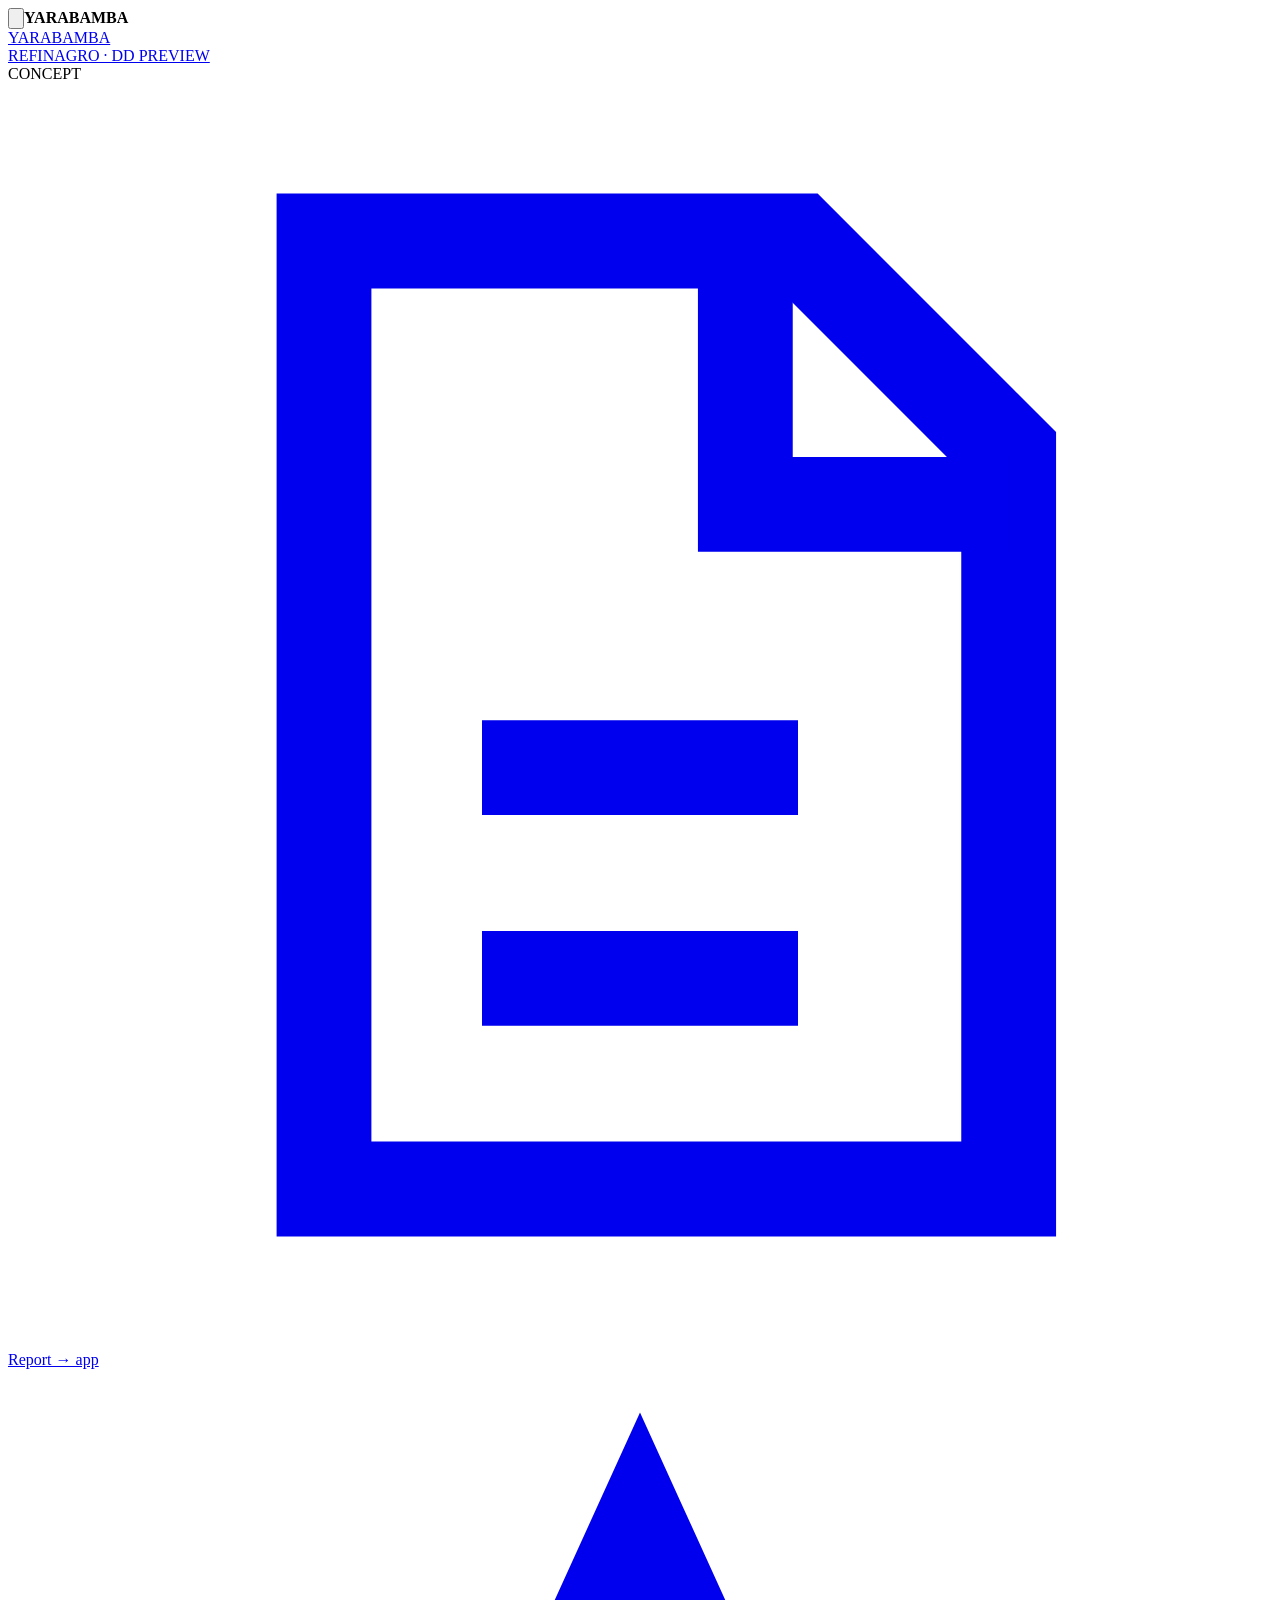
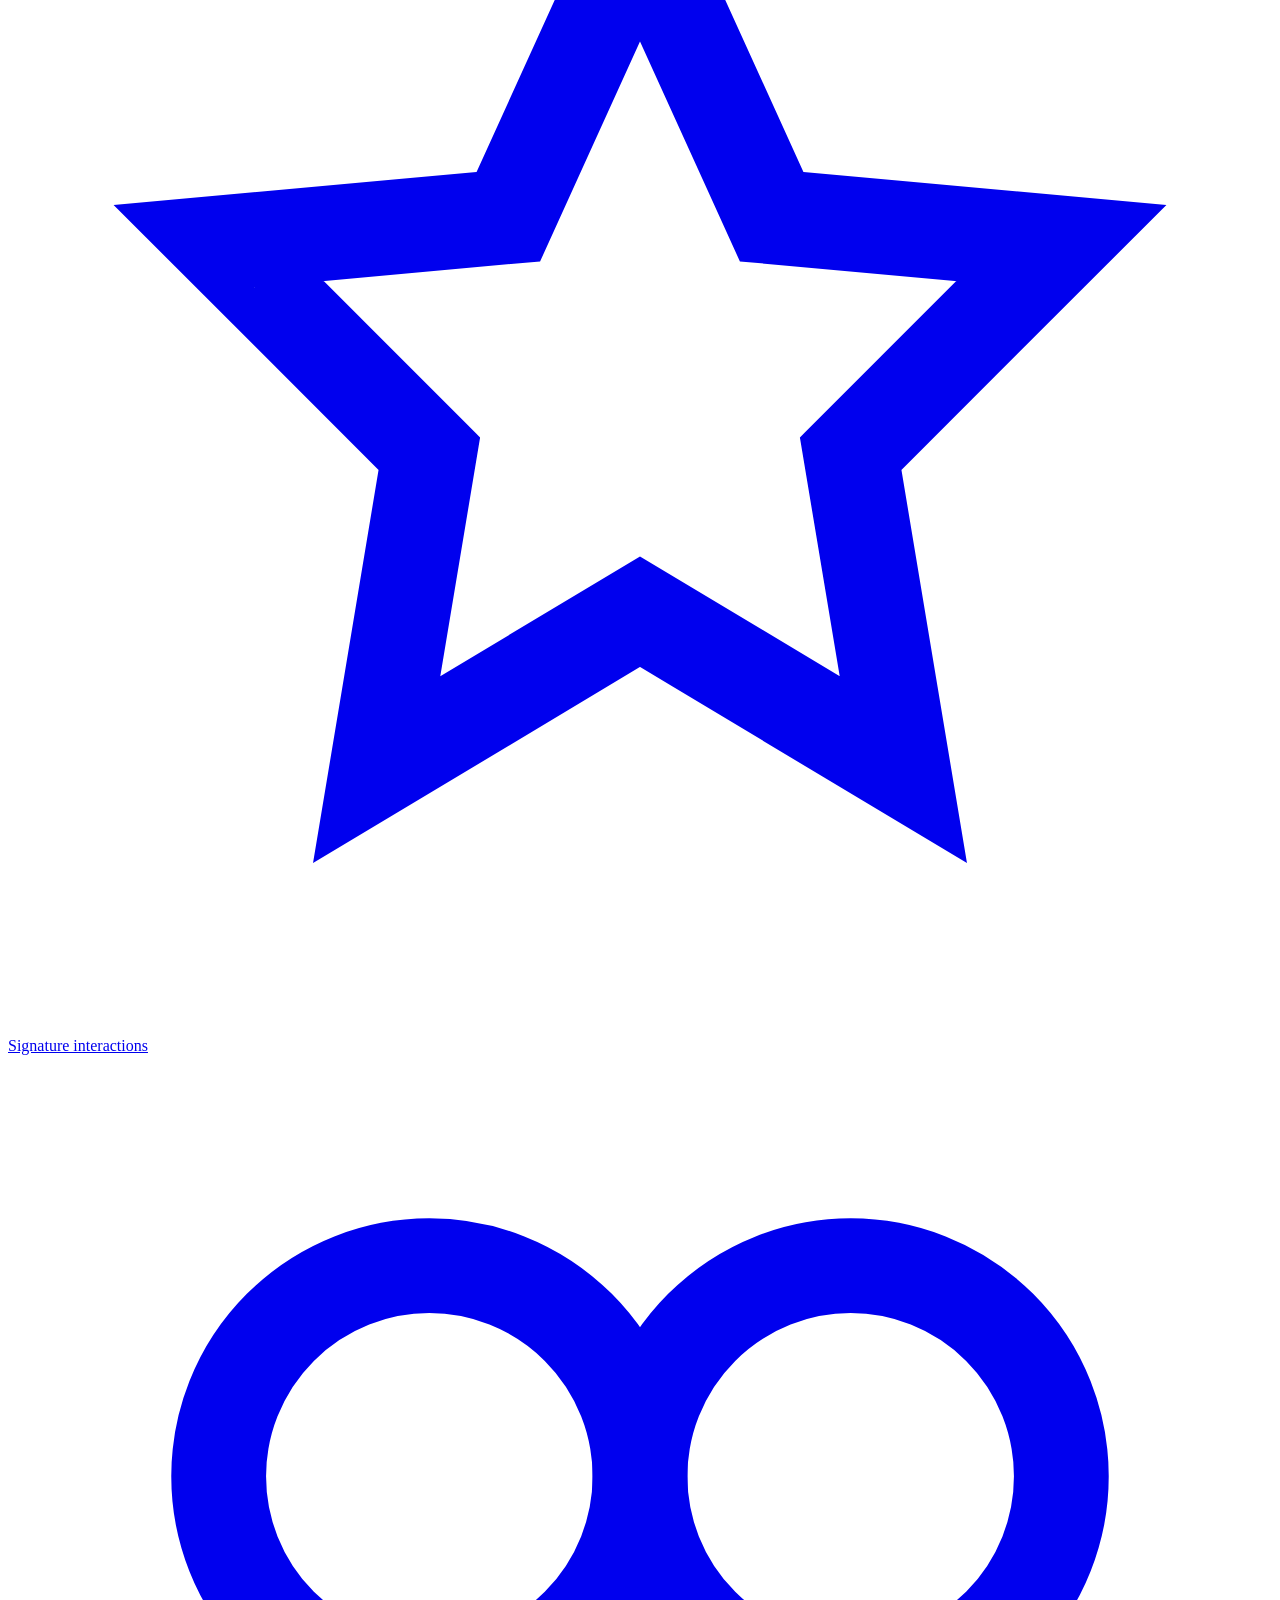
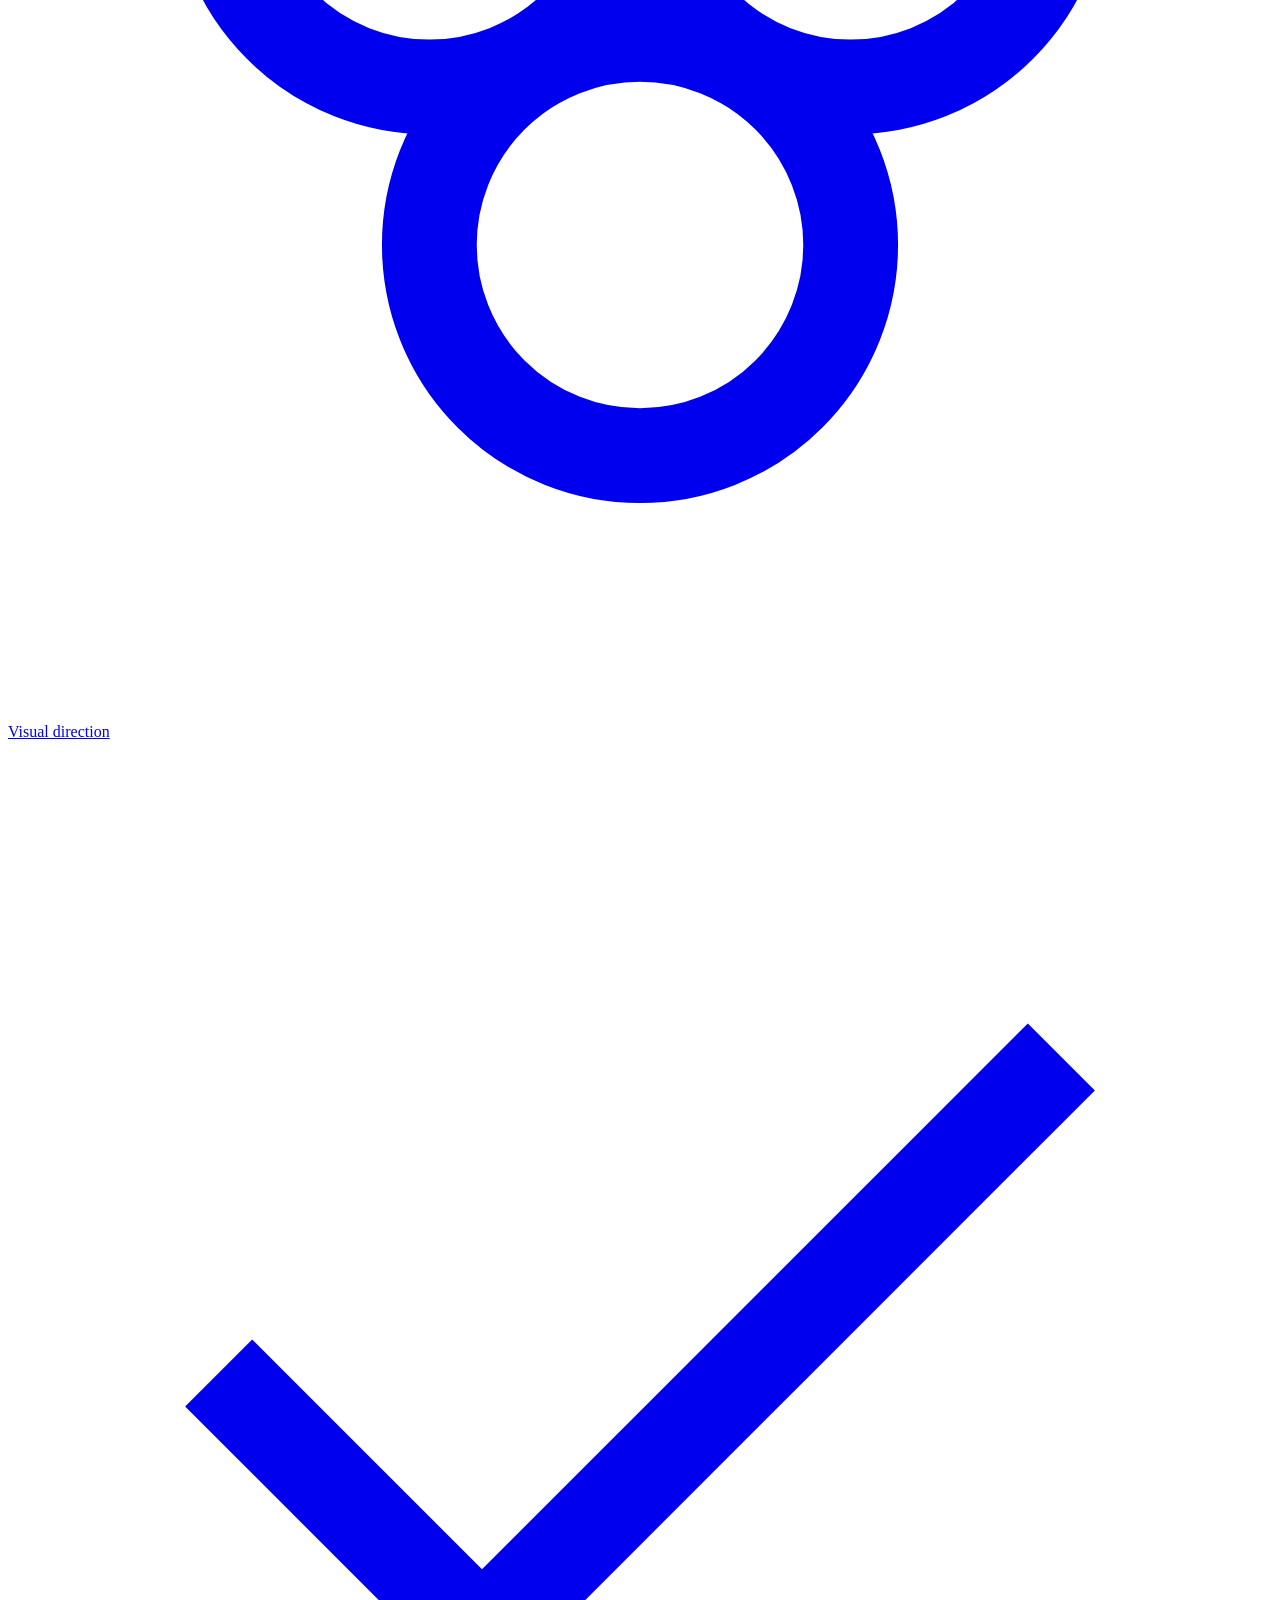
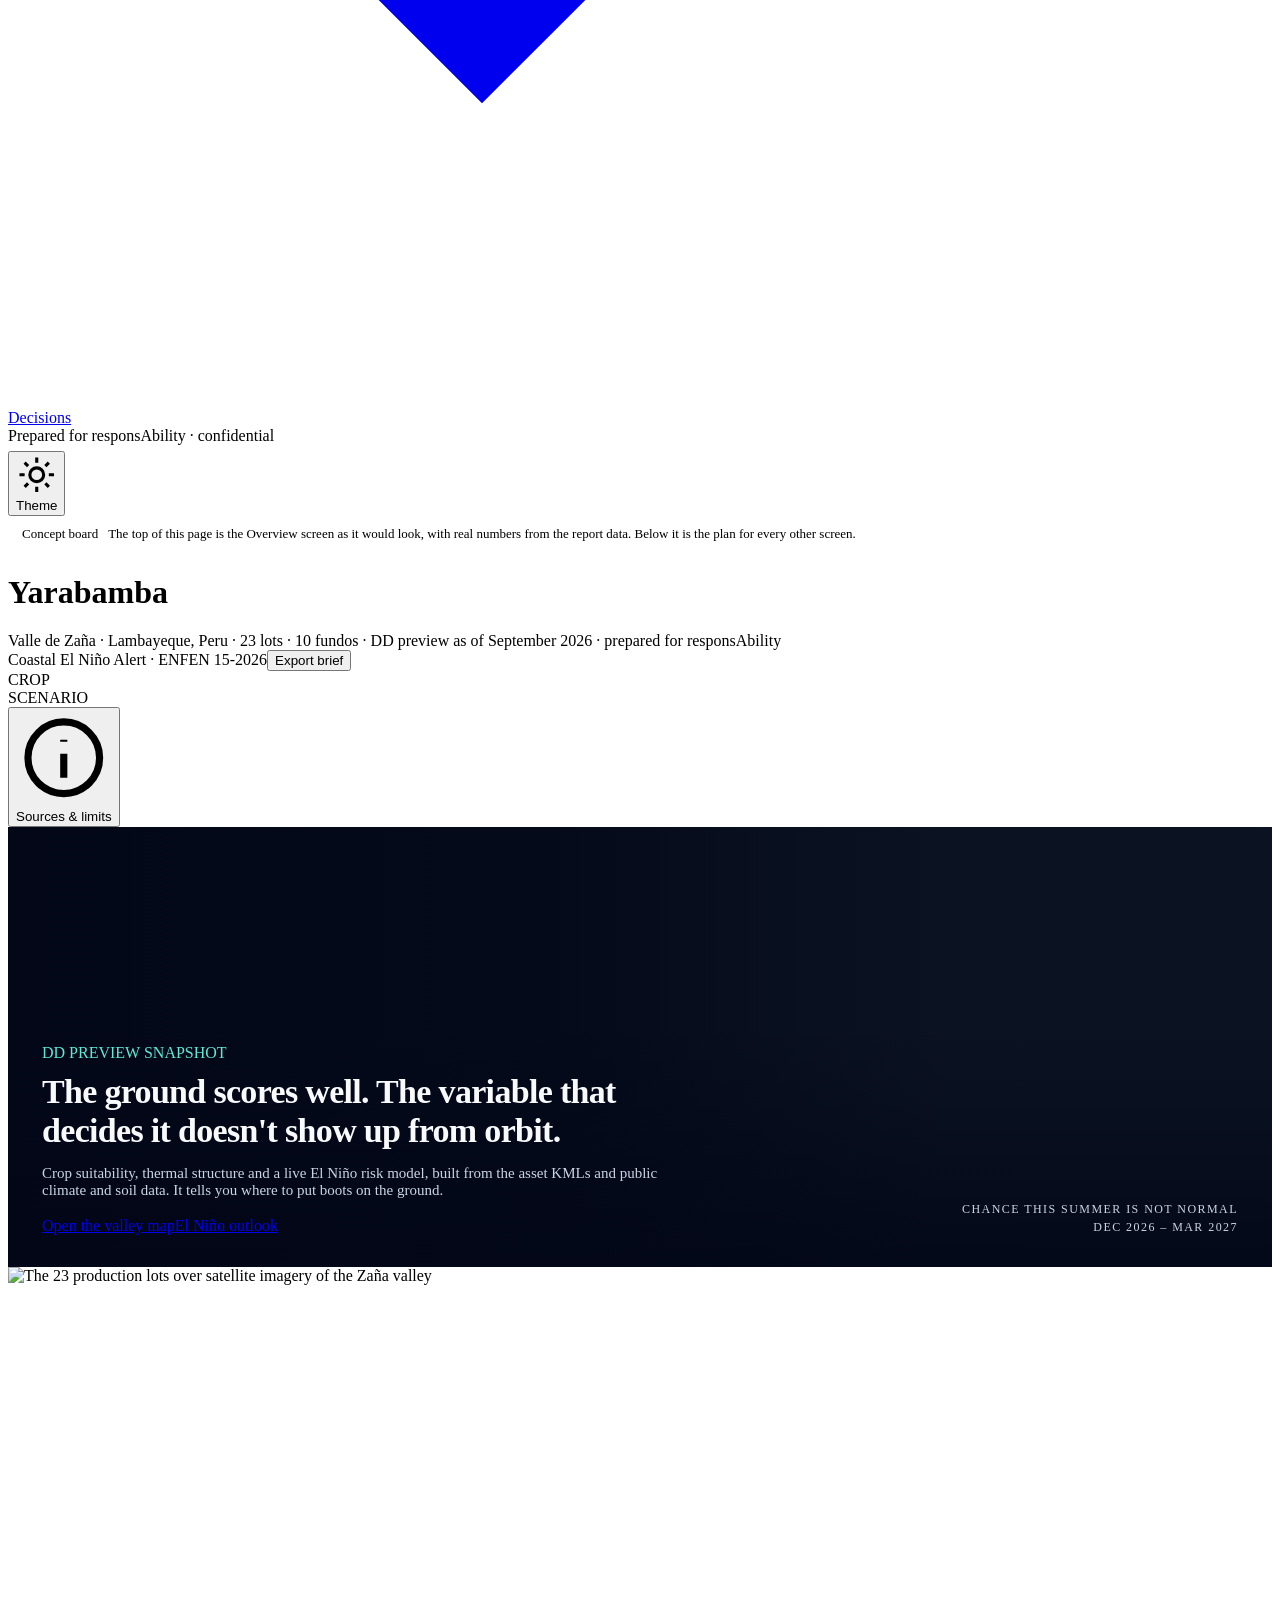
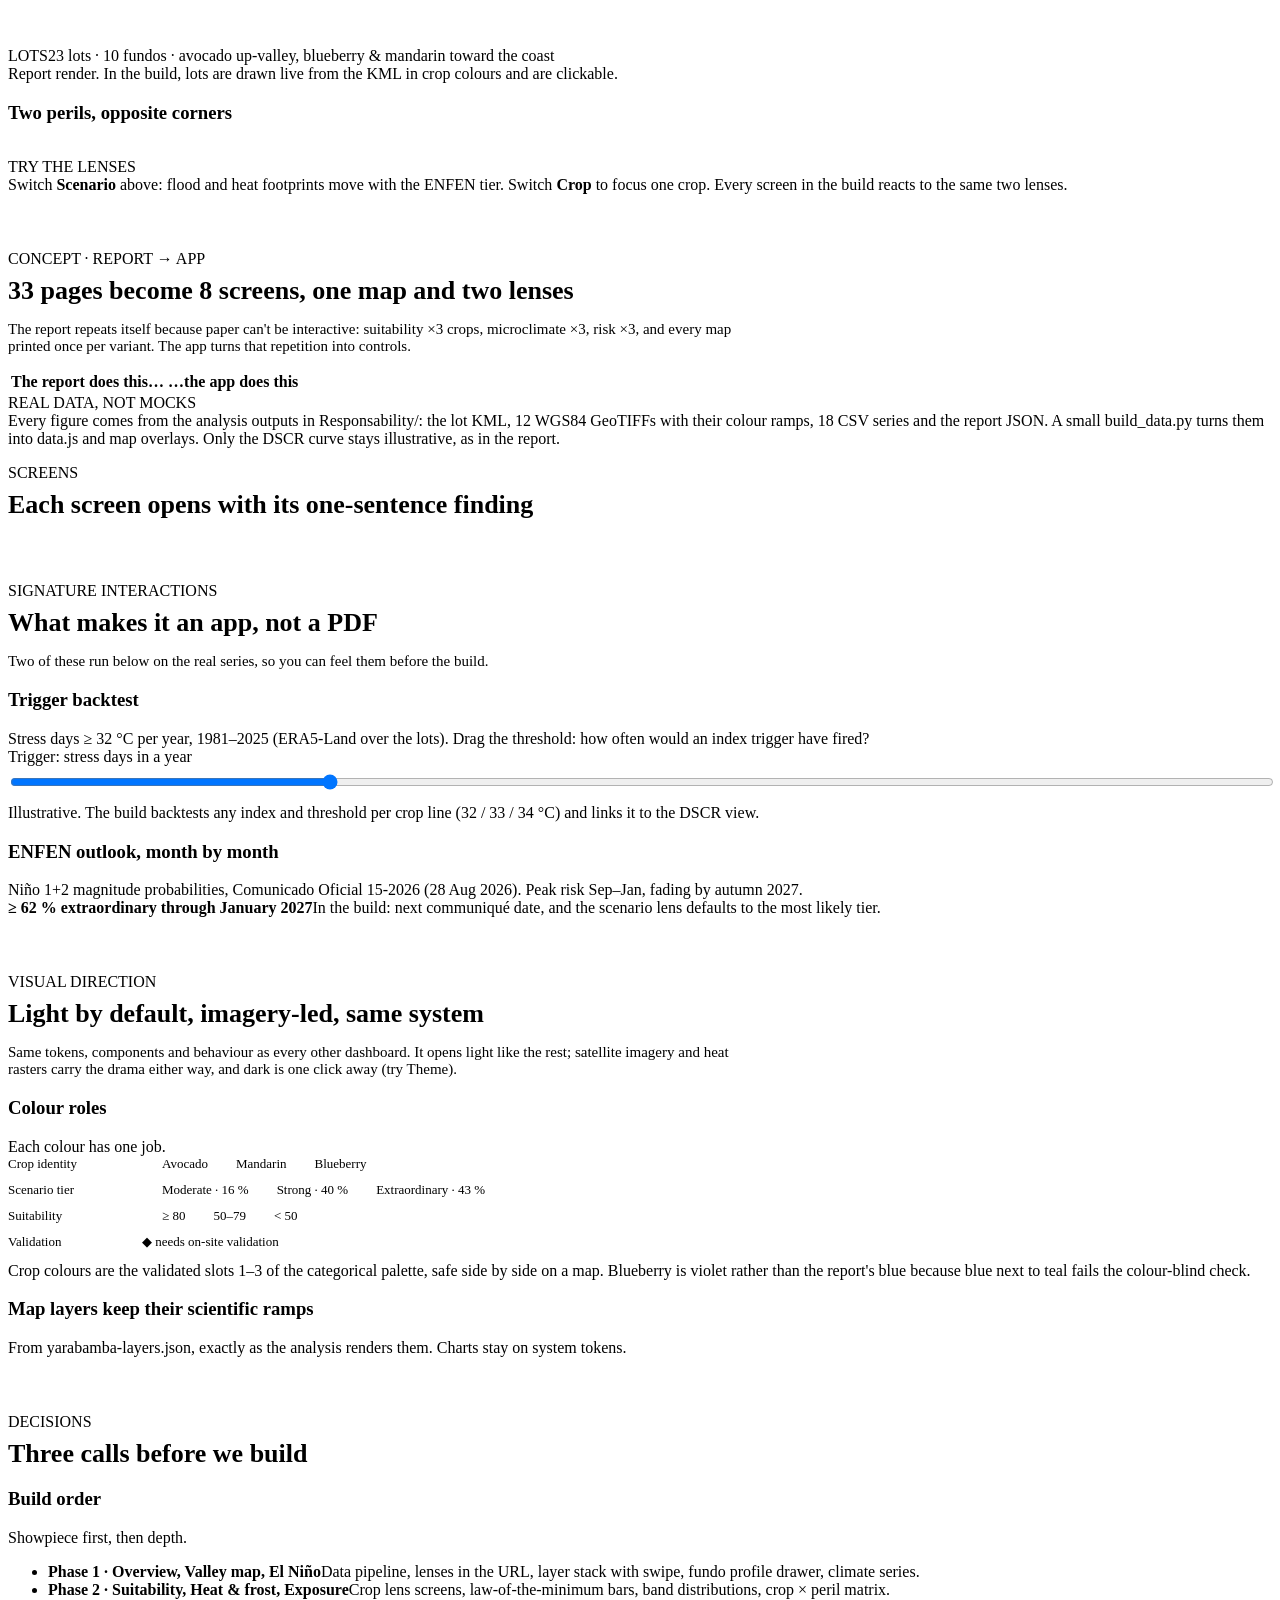
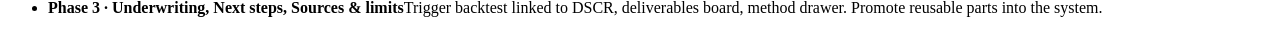
==== concept.html @ 468fd2c8 "Add files via upload" ====
<!doctype html>
<html lang="en">
<head>
<meta charset="utf-8">
<meta name="viewport" content="width=device-width,initial-scale=1,viewport-fit=cover">
<title>Yarabamba Concept</title>
<link rel="preconnect" href="https://fonts.googleapis.com"><link rel="preconnect" href="https://fonts.gstatic.com" crossorigin>
<link rel="stylesheet" href="https://fonts.googleapis.com/css2?family=DM+Sans:opsz,wght@9..40,400..700&family=Geist+Mono:wght@400;500&display=swap">
<link rel="stylesheet" href="../_system/dd.css">
<script src="../_system/dd.js"></script>
<style>
/* concept-board only — candidates for promotion are marked ▲ in CONCEPT.md § 5 */
.board-note{display:flex;align-items:center;gap:10px;font-size:13px;color:var(--muted-fg);padding:10px 14px;border:1px dashed var(--border-2);border-radius:var(--r-lg)}
.pill.alert{background:var(--bad-bg);color:var(--bad-t)}
.pill.alert::before{content:"";width:8px;height:8px;border-radius:50%;background:var(--bad);animation:pulse-bad 2s infinite}
@keyframes pulse-bad{0%{box-shadow:0 0 0 0 #d94a4a88}70%{box-shadow:0 0 0 7px #d94a4a00}100%{box-shadow:0 0 0 0 #d94a4a00}}
.lens{display:flex;align-items:center;gap:8px}
.lens .lbl{margin-right:2px}
.hero{position:relative;border-radius:var(--r-xl);overflow:hidden;min-height:440px;background:#0b1322 url(img/cover.jpg) center 62%/cover;display:flex;align-items:flex-end;border:1px solid var(--border)}
.hero::before{content:"";position:absolute;inset:0;background:linear-gradient(90deg,#020617e6 0%,#020617a6 45%,#02061700 75%),linear-gradient(0deg,#020617cc 0%,#02061700 55%)}
.hero-in{position:relative;display:flex;justify-content:space-between;align-items:flex-end;gap:32px;width:100%;padding:32px 34px;flex-wrap:wrap}
.hero-in>div:first-child{flex:1 1 520px;max-width:720px}
.hero .eyebrow{color:#5eead4}
.hero h2{font-size:34px;line-height:1.15;letter-spacing:-.02em;color:#f8fafc;max-width:760px;margin:10px 0 12px;text-wrap:balance}
.hero p{color:#cbd5e1;max-width:620px;font-size:15px}
.hero .odds{text-align:right;color:#f8fafc}
.hero .odds b{display:block;font-size:72px;line-height:1;font-weight:700;letter-spacing:-.04em;color:#f07070}
.hero .odds span{font-size:12px;letter-spacing:.12em;text-transform:uppercase;color:#cbd5e1}
.hero .row{margin-top:18px}
.findings{display:grid;grid-template-columns:repeat(auto-fill,minmax(250px,1fr));gap:var(--gap)}
.finding{display:flex;flex-direction:column;gap:8px}
.finding .n{font-family:var(--mono);font-size:12px;color:var(--muted-fg)}
.finding p{font-size:13.5px;color:var(--fg-2);flex-grow:1}
.finding a{align-self:flex-start}
.peril{display:grid;grid-template-columns:130px 1fr 1fr;gap:10px 16px;align-items:center;font-size:13px}
.peril .h{font-size:11px;letter-spacing:.1em;text-transform:uppercase;color:var(--muted-fg);font-weight:600}
.peril .cell2{display:flex;flex-direction:column;gap:5px}
.peril .cell2 span{display:flex;justify-content:space-between;font-variant-numeric:tabular-nums}
.peril .dimmed{opacity:.35;transition:opacity var(--dur)}
.divider{margin-top:28px;padding-top:28px;border-top:1px solid var(--border)}
.divider h2{font-size:26px;margin:8px 0 6px}
.divider p{color:var(--muted-fg);max-width:760px;font-size:15px}
.screens{display:grid;grid-template-columns:repeat(auto-fill,minmax(310px,1fr));gap:var(--gap)}
.scr{display:flex;flex-direction:column;gap:10px;scroll-margin-top:20px}
.scr .top{display:flex;align-items:baseline;gap:10px}
.scr .top .mono{color:var(--muted-fg);font-size:12px}
.scr .q{font-size:13.5px;color:var(--fg-2)}
.scr ul{margin:0;padding-left:18px;font-size:12.5px;color:var(--muted-fg);display:flex;flex-direction:column;gap:2px}
.wf{display:grid;grid-template-columns:repeat(12,1fr);grid-auto-rows:13px;gap:4px;padding:8px;border-radius:var(--r-lg);background:var(--background);border:1px solid var(--border)}
.wf i{border-radius:4px;background:var(--muted)}
.wf i.w-hero{background:linear-gradient(135deg,#1e3a5f,#3f5a3a 55%,#7a6a45)}
.wf i.w-map{background:linear-gradient(135deg,#1f2d24,#39523a 40%,#6b5d3e 70%,#2a3d4f)}
.wf i.w-heat{background:linear-gradient(90deg,#320a5e,#bc3754,#f98e09,#fcffa4)}
.wf i.w-suit{background:linear-gradient(90deg,#7A2E20,#E0A24E,#D9D26A,#63C77B,#1F9D57)}
.wf i.w-chart{background:repeating-linear-gradient(90deg,var(--muted) 0 6px,transparent 6px 9px),var(--accent);background-blend-mode:normal}
.wf i.w-kpi{background:var(--muted);box-shadow:inset 0 -4px 0 var(--border-2)}
.wf i.w-lens{background:transparent;border:1px dashed var(--border-2)}
.wf i.w-ink{background:var(--fg);opacity:.85}
.wf i.w-bad{background:var(--bad);opacity:.8}
.sig{display:grid;grid-template-columns:repeat(auto-fill,minmax(280px,1fr));gap:var(--gap)}
.sig .card{display:flex;flex-direction:column;gap:8px}
.sig p{font-size:13.5px;color:var(--fg-2)}
input[type=range]{width:100%;accent-color:var(--bad)}
.ramp{height:12px;border-radius:6px}
.role{display:grid;grid-template-columns:120px 1fr;gap:10px 14px;align-items:center;font-size:13px}
.swatches{display:flex;gap:8px;flex-wrap:wrap}
.swatches span{display:inline-flex;align-items:center;gap:6px}
.swatches i{width:14px;height:14px;border-radius:4px;display:inline-block}
@media (max-width:900px){.hero h2{font-size:26px}.hero .odds{text-align:left}.hero .odds b{font-size:56px}.peril{grid-template-columns:100px 1fr 1fr}}
</style>
</head>
<body>
<div class="app">
  <div class="topbar"><button type="button" class="btn ghost icon" data-nav-toggle aria-label="Open menu"><svg viewBox="0 0 24 24" fill="none" stroke="currentColor" stroke-width="2"><path d="M4 7h16M4 12h16M4 17h16"/></svg></button><b>YARABAMBA</b></div>
  <div class="scrim"></div>
  <nav class="side" aria-label="Main">
    <a class="brand" href="#top"><div class="b1">YARABAMBA</div><div class="b2">REFINAGRO · DD PREVIEW</div></a>
    <div class="nav" id="navScreens"></div>
    <div class="hr"></div>
    <div class="eyebrow">CONCEPT</div>
    <div class="nav">
      <a href="#translate"><svg viewBox="0 0 24 24" fill="none" stroke="currentColor" stroke-width="1.8"><path d="M6 3h9l4 4v14H6z"/><path d="M14 3v5h5M9 13h6M9 17h6"/></svg>Report → app</a>
      <a href="#sig"><svg viewBox="0 0 24 24" fill="none" stroke="currentColor" stroke-width="1.8"><path d="M12 3l2.5 5.5L20 9l-4 4 1 6-5-3-5 3 1-6-4-4 5.5-.5z"/></svg>Signature interactions</a>
      <a href="#visual"><svg viewBox="0 0 24 24" fill="none" stroke="currentColor" stroke-width="1.8"><circle cx="8" cy="8" r="4"/><circle cx="16" cy="8" r="4"/><circle cx="12" cy="15" r="4"/></svg>Visual direction</a>
      <a href="#decide"><svg viewBox="0 0 24 24" fill="none" stroke="currentColor" stroke-width="1.8"><path d="M4 12l5 5L20 6"/></svg>Decisions</a>
    </div>
    <div class="foot">Prepared for responsAbility · confidential</div>
    <div class="nav" style="margin-top:6px">
      <button type="button" data-theme-toggle><svg viewBox="0 0 24 24" fill="none" stroke="currentColor" stroke-width="1.8"><circle cx="12" cy="12" r="4"/><path d="M12 2v3M12 19v3M2 12h3M19 12h3M5 5l2 2M17 17l2 2M5 19l2-2M17 7l2-2"/></svg>Theme</button>
    </div>
  </nav>

  <main class="main" id="top">
    <div class="board-note"><span class="tag na plain">Concept board</span>The top of this page is the Overview screen as it would look, with real numbers from the report data. Below it is the plan for every other screen.</div>

    <!-- ================= OVERVIEW · LOOK ================= -->
    <div class="head">
      <div>
        <h1>Yarabamba</h1>
        <div class="sub">Valle de Zaña · Lambayeque, Peru · 23 lots · 10 fundos · DD preview as of September 2026 · prepared for responsAbility</div>
      </div>
      <div class="row"><span class="pill alert">Coastal El Niño Alert · ENFEN 15-2026</span><button type="button" class="btn primary" data-toast="Brief export is part of the build">Export brief</button></div>
    </div>
    <div class="toolbar">
      <div class="lens"><span class="lbl">CROP</span><div class="tabs sm" id="lensCrop"></div></div>
      <div class="lens"><span class="lbl">SCENARIO</span><div class="tabs sm" id="lensTier"></div></div>
      <span class="grow"></span>
      <button type="button" class="btn sm" data-toast="Sources & limits open as a drawer in the build" data-tone="na"><svg viewBox="0 0 24 24" fill="none" stroke="currentColor" stroke-width="1.8"><circle cx="12" cy="12" r="9"/><path d="M12 11v6M12 7.5v.5"/></svg>Sources &amp; limits</button>
    </div>

    <section class="hero" aria-label="Asset headline">
      <div class="hero-in">
        <div>
          <span class="eyebrow" id="heroEyebrow">DD PREVIEW SNAPSHOT</span>
          <h2>The ground scores well. The variable that decides it doesn't show up from orbit.</h2>
          <p>Crop suitability, thermal structure and a live El Niño risk model, built from the asset KMLs and public climate and soil data. It tells you where to put boots on the ground.</p>
          <div class="row"><a class="btn primary" href="#s2">Open the valley map</a><a class="btn" href="#s5">El Niño outlook</a></div>
        </div>
        <div class="odds"><b id="heroOdds"></b><span>chance this summer is not normal<br>Dec 2026 – Mar 2027</span></div>
      </div>
    </section>

    <div class="kpis" id="kpis"></div>

    <div class="findings" id="findings"></div>

    <div class="two">
      <div class="map"><img src="img/asset-lots.jpg" alt="The 23 production lots over satellite imagery of the Zaña valley" style="height:100%;min-height:380px">
        <div class="tl"><span class="chip dk">LOTS</span><span class="chip mono">23 lots · 10 fundos · avocado up-valley, blueberry &amp; mandarin toward the coast</span></div>
        <div class="leg"><span class="k">Report render. In the build, lots are drawn live from the KML in crop colours and are clickable.</span></div>
      </div>
      <div class="card">
        <div class="card-head" style="margin-bottom:12px"><div><h3>Two perils, opposite corners</h3><div class="desc" id="perilDesc"></div></div></div>
        <div class="peril" id="perils"></div>
        <div class="callout small" style="margin-top:16px"><span class="lbl">TRY THE LENSES</span><div>Switch <b>Scenario</b> above: flood and heat footprints move with the ENFEN tier. Switch <b>Crop</b> to focus one crop. Every screen in the build reacts to the same two lenses.</div></div>
      </div>
    </div>

    <!-- ================= CONCEPT ================= -->
    <div class="divider" id="translate">
      <span class="eyebrow">CONCEPT · REPORT → APP</span>
      <h2>33 pages become 8 screens, one map and two lenses</h2>
      <p>The report repeats itself because paper can't be interactive: suitability ×3 crops, microclimate ×3, risk ×3, and every map printed once per variant. The app turns that repetition into controls.</p>
    </div>
    <div class="halves">
      <div class="card flush">
        <div class="tw"><table>
          <thead><tr><th>The report does this…</th><th>…the app does this</th></tr></thead>
          <tbody id="translateRows"></tbody>
        </table></div>
      </div>
      <div class="stack">
        <div class="kpis" id="dataKpis"></div>
        <div class="callout"><span class="lbl">REAL DATA, NOT MOCKS</span><div class="small">Every figure comes from the analysis outputs in <span class="mono">Responsability/</span>: the lot KML, 12 WGS84 GeoTIFFs with their colour ramps, 18 CSV series and the report JSON. A small <span class="mono">build_data.py</span> turns them into <span class="mono">data.js</span> and map overlays. Only the DSCR curve stays illustrative, as in the report.</div></div>
      </div>
    </div>

    <div class="divider" id="screens" style="border:0;padding-top:8px;margin-top:8px">
      <span class="eyebrow">SCREENS</span>
      <h2>Each screen opens with its one-sentence finding</h2>
    </div>
    <div class="screens" id="screenCards"></div>

    <div class="divider" id="sig">
      <span class="eyebrow">SIGNATURE INTERACTIONS</span>
      <h2>What makes it an app, not a PDF</h2>
      <p>Two of these run below on the real series, so you can feel them before the build.</p>
    </div>
    <div class="halves">
      <div class="card">
        <div class="card-head"><div><h3>Trigger backtest</h3><div class="desc">Stress days ≥ 32 °C per year, 1981–2025 (ERA5-Land over the lots). Drag the threshold: how often would an index trigger have fired?</div></div></div>
        <div class="spread small" style="margin-bottom:6px"><span>Trigger: <b id="thrLbl"></b> stress days in a year</span><span class="mono" id="thrOut"></span></div>
        <input type="range" id="thr" min="2" max="26" value="8" aria-label="Trigger threshold in stress days">
        <div id="chTrigger" style="margin-top:10px"></div>
        <div class="card-foot"><b id="thrFoot"></b><span>Illustrative. The build backtests any index and threshold per crop line (32 / 33 / 34 °C) and links it to the DSCR view.</span></div>
      </div>
      <div class="card">
        <div class="card-head"><div><h3>ENFEN outlook, month by month</h3><div class="desc">Niño 1+2 magnitude probabilities, Comunicado Oficial 15-2026 (28 Aug 2026). Peak risk Sep–Jan, fading by autumn 2027.</div></div></div>
        <div id="chEnfen"></div>
        <div class="card-foot"><b>≥ 62 % extraordinary through January 2027</b><span>In the build: next communiqué date, and the scenario lens defaults to the most likely tier.</span></div>
      </div>
    </div>
    <div class="sig" style="margin-top:var(--gap)" id="sigCards"></div>

    <div class="divider" id="visual">
      <span class="eyebrow">VISUAL DIRECTION</span>
      <h2>Light by default, imagery-led, same system</h2>
      <p>Same tokens, components and behaviour as every other dashboard. It opens light like the rest; satellite imagery and heat rasters carry the drama either way, and dark is one click away (try Theme).</p>
    </div>
    <div class="halves">
      <div class="card">
        <h3>Colour roles</h3><div class="desc">Each colour has one job.</div>
        <div class="role">
          <span class="muted">Crop identity</span><div class="swatches"><span><i style="background:var(--c2)"></i>Avocado</span><span><i style="background:var(--c1)"></i>Mandarin</span><span><i style="background:var(--c3)"></i>Blueberry</span></div>
          <span class="muted">Scenario tier</span><div class="swatches"><span><i style="background:var(--na)"></i>Moderate · 16 %</span><span><i style="background:var(--warn)"></i>Strong · 40 %</span><span><i style="background:var(--bad)"></i>Extraordinary · 43 %</span></div>
          <span class="muted">Suitability</span><div class="swatches"><span><i style="background:var(--ok)"></i>≥ 80</span><span><i style="background:var(--warn)"></i>50–79</span><span><i style="background:var(--bad)"></i>&lt; 50</span></div>
          <span class="muted">Validation</span><div class="swatches"><span><span class="tag warn plain">◆ needs on-site validation</span></span></div>
        </div>
        <div class="small muted" style="margin-top:12px">Crop colours are the validated slots 1–3 of the categorical palette, safe side by side on a map. Blueberry is violet rather than the report's blue because blue next to teal fails the colour-blind check.</div>
      </div>
      <div class="card">
        <h3>Map layers keep their scientific ramps</h3><div class="desc">From <span class="mono">yarabamba-layers.json</span>, exactly as the analysis renders them. Charts stay on system tokens.</div>
        <div class="stack tight" id="ramps"></div>
      </div>
    </div>

    <div class="divider" id="decide">
      <span class="eyebrow">DECISIONS</span>
      <h2>Three calls before we build</h2>
    </div>
    <div class="thirds" id="decisions"></div>
    <div class="card" style="margin-top:var(--gap)">
      <h3>Build order</h3><div class="desc">Showpiece first, then depth.</div>
      <ul class="timeline">
        <li class="ink"><b>Phase 1 · Overview, Valley map, El Niño</b><span class="muted small">Data pipeline, lenses in the URL, layer stack with swipe, fundo profile drawer, climate series.</span></li>
        <li><b>Phase 2 · Suitability, Heat &amp; frost, Exposure</b><span class="muted small">Crop lens screens, law-of-the-minimum bars, band distributions, crop × peril matrix.</span></li>
        <li><b>Phase 3 · Underwriting, Next steps, Sources &amp; limits</b><span class="muted small">Trigger backtest linked to DSCR, deliverables board, method drawer. Promote reusable parts into the system.</span></li>
      </ul>
    </div>
  </main>
</div>

<script>
const { $, $$, esc, fmt } = DD;

// ---------- data: transcribed from Responsability/ (CSV + report); see CONCEPT.md § 3 ----------
const CROPS = {
  avocado:   { name: "Avocado",   variety: "Hass",  color: "c2", planted: 1117.34, lot: 1245 }, // planted = KML productive ha
  mandarin:  { name: "Mandarin",  variety: "Tango", color: "c1", planted: 254.97, lot: 278 },  // lot = risk-table base
  blueberry: { name: "Blueberry", variety: "Matias · Sekoya Pop · Manila", color: "c3", planted: 367.33, lot: 444 },
};
const TIERS = {
  today:         { name: "Today", p: null, tone: "" },
  moderate:      { name: "Moderate", p: 16, tone: "na" },
  strong:        { name: "Strong", p: 40, tone: "warn" },
  extraordinary: { name: "Extraordinary", p: 43, tone: "bad" },
};
// risk_flood_exposure_by_crop.csv + heat scenario (report p. 18); today = typical year p98 (p. 8, 10, 12)
const EXPOSURE = {
  flood: { today: { avocado: 0, mandarin: 0, blueberry: 0 }, moderate: { avocado: 170, mandarin: 9, blueberry: 33 }, strong: { avocado: 368, mandarin: 73, blueberry: 189 }, extraordinary: { avocado: 608, mandarin: 193, blueberry: 370 } },
  heat:  { today: { avocado: 0, mandarin: 0, blueberry: 161 }, moderate: { avocado: 400, mandarin: 0, blueberry: 444 }, strong: { avocado: 400, mandarin: 0, blueberry: 444 }, extraordinary: { avocado: 713, mandarin: 119, blueberry: 444 } },
};
// clima_extremos_tmax_mensual_1981_2025.csv, summed per year
const YEARS = Array.from({ length: 45 }, (_, i) => 1981 + i);
const D32 = [0.6,1.8,1.1,0,4.4,3.5,5.3,1.1,2.5,3.3,0.6,6.8,0.2,0.2,3.4,0.4,7.3,1.5,0,0.8,0.6,3.3,4.8,6.1,1.3,1.3,3.9,2.3,0.6,3.2,3.4,0.6,4.4,2.7,5.1,11.1,10.8,3.7,6.5,19.7,7.5,2.2,4.2,26.1,5.3];
// ENFEN Comunicado 15-2026, Niño 1+2 monthly probability (%): [extraordinary, strong, moderate, weak/neutral]
const ENFEN = [["Sep 26",75,25,0,0],["Oct 26",74,26,0,0],["Nov 26",72,26,2,0],["Dec 26",70,27,3,0],["Jan 27",62,29,9,0],["Feb 27",47,37,15,1],["Mar 27",30,34,23,13],["Apr 27",12,25,25,38],["May 27",2,10,20,68]];
const ODDS = TIERS.strong.p + TIERS.extraordinary.p;
const mean = (a) => DD.sum(a) / a.length;

// ---------- screens (drives the sidebar and the screen cards) ----------
const SCREENS = [
  ["Overview", "The ground scores well. The variable that decides it doesn't show up from orbit.", "Cover · contents · exec summary · p. 5", ["Aerial hero + ENFEN alert", "KPIs with crop split and stress-day sparkline", "Four findings → their screens"], [[1,1,12,5,"w-hero"],[1,6,3,2,"w-kpi"],[4,6,3,2,"w-kpi"],[7,6,3,2,"w-kpi"],[10,6,3,2,"w-kpi"],[1,8,3,3,""],[4,8,3,3,""],[7,8,3,3,""],[10,8,3,3,""]]],
  ["Valley map", "Where is each lot, and what sits under it?", "p. 5, 17, 18, A1 and every map panel", ["Satellite + 23 clickable lots", "Layer stack: suitability · heat · cold · flood", "Swipe compare · 2D ↔ 3D valley · fundo drawer"], [[1,1,3,10,"w-lens"],[4,1,9,10,"w-map"],[6,3,3,3,"w-heat"],[4,11,9,0,""]]],
  ["Suitability", "Climate and terrain score 91–98. Soil chemistry is the binding constraint.", "p. 6, 7, 9, 11", ["Score dials: climate 2026 → 2040 · terrain · soil", "Law-of-the-minimum factor bars", "Soil read ↔ pH amended swipe map"], [[1,1,4,3,"w-kpi"],[5,1,4,3,"w-kpi"],[9,1,4,3,"w-kpi"],[1,4,7,7,"w-suit"],[8,4,5,4,"w-chart"],[8,8,5,3,""]]],
  ["Heat & frost", "Which crop already lives on its stress line, and how far is frost?", "p. 8, 10, 12, A2, A3", ["Hectares by 1 °C band per scenario", "Frost margin thermometer", "Fundo thermal ranking · 1.6 °C spread"], [[1,1,4,2,"w-kpi"],[5,1,4,2,"w-bad"],[9,1,4,2,"w-kpi"],[1,3,7,5,"w-chart"],[8,3,5,5,"w-heat"],[1,8,12,3,""]]],
  ["El Niño", "The baseline had already moved: 2.4 → 6.2 stress days a year, 26 in 2024.", "p. 13–16, A4", ["83 % hero + monthly ENFEN outlook", "Hottest day 1981 → 2040 with stress lines", "Stress days, rainfall, 44-season ranking"], [[1,1,4,4,"w-bad"],[5,1,8,4,"w-chart"],[1,5,12,4,"w-chart"],[1,9,6,2,"w-chart"],[7,9,6,2,""]]],
  ["Exposure", "One property, two perils: flood up-valley, heat down-valley.", "p. 17–22", ["Scenario lens moves map, hectares and losses", "Crop × peril matrix · loss bands", "Fundo ranking · probability-weighted loss"], [[1,1,12,1,"w-lens"],[1,2,7,6,"w-map"],[8,2,5,6,"w-chart"],[1,8,12,3,""]]],
  ["Underwriting", "How a climate index sits inside a covenant rather than beside it.", "p. 23–25", ["Five-step chain, reanalysis → structure", "Trigger backtest on the real series", "Illustrative DSCR · six datasets to convert"], [[1,1,12,2,""],[1,3,7,5,"w-chart"],[8,3,5,5,""],[1,8,7,3,"w-ink"],[8,8,5,3,""]]],
  ["Next steps", "What the visit needs, and what the full due diligence adds.", "p. 3 (§ 03–04), 26–27", ["Deliverables board, preview → monitoring", "Site-visit plan by fundo", "Data requests with owner"], [[1,1,3,10,""],[4,1,3,10,""],[7,1,3,10,""],[10,1,3,10,""]]],
];
const ICON = '<svg viewBox="0 0 24 24" fill="none" stroke="currentColor" stroke-width="1.8"><circle cx="12" cy="12" r="3"/></svg>';
$("#navScreens").innerHTML = SCREENS.map((s, i) => `<a href="${i ? "#s" + (i + 1) : "#top"}"${i ? "" : ' class="on"'}>${ICON}${esc(s[0])}<span class="count">${i ? "planned" : "look"}</span></a>`).join("");
$("#screenCards").innerHTML = SCREENS.map((s, i) => `<div class="card scr" id="s${i + 1}"><div class="top"><span class="mono">0${i + 1}</span><h3>${esc(s[0])}</h3></div>
  <div class="wf" aria-hidden="true">${s[4].filter((b) => b[3]).map(([c, r, w, h, k]) => `<i class="${k}" style="grid-column:${c}/span ${w};grid-row:${r}/span ${h}"></i>`).join("")}</div>
  <div class="q">"${esc(s[1])}"</div><ul>${s[3].map((x) => `<li>${esc(x)}</li>`).join("")}</ul><span class="small muted">Replaces ${esc(s[2])}</span></div>`).join("");

// ---------- overview look ----------
$("#heroOdds").textContent = ODDS + " %";
$("#heroEyebrow").textContent = `DD PREVIEW SNAPSHOT · ${fmt.n(DD.sum(Object.values(CROPS), (c) => c.planted))} HECTARES`;
const cropPlanted = DD.sum(Object.values(CROPS), (c) => c.planted), cropLot = DD.sum(Object.values(CROPS), (c) => c.lot);
const before = mean(D32.slice(0, 25)), since = mean(D32.slice(25));
$("#kpis").innerHTML = `
  <div class="kpi"><span class="kpi-label">Planted area</span><b class="kpi-value">${fmt.n(cropPlanted)} <span class="muted" style="font-size:15px;font-weight:500">ha</span></b><span class="kpi-meta">productive · ${fmt.n(cropLot)} ha of lots · 23 lots</span><div id="kCrop"></div></div>
  <div class="kpi ok"><span class="kpi-label"><span class="dot ok"></span>Climate suitability</span><b class="kpi-value">91–98</b><span class="kpi-meta">all three crops · holds to 2040</span></div>
  <div class="kpi bad"><span class="kpi-label"><span class="dot bad"></span>Soil suitability ◆</span><b class="kpi-value">26–50</b><span class="kpi-meta">68–71 once pH is amended · lab to confirm</span></div>
  <div class="kpi warn"><span class="kpi-label"><span class="dot warn"></span>Stress days ≥ 32 °C</span><b class="kpi-value">${fmt.n(since, 1)}<span class="muted" style="font-size:15px;font-weight:500"> / yr</span></b><span class="kpi-meta"><span class="delta bad">+${fmt.n(since - before, 1)}</span>vs ${fmt.n(before, 1)} before 2006 · ${fmt.n(Math.max(...D32))} in ${YEARS[D32.indexOf(Math.max(...D32))]}</span><svg class="spark" id="kSpark"></svg></div>
  <div class="kpi bad"><span class="kpi-label"><span class="dot bad"></span>El Niño 2026-27</span><b class="kpi-value">${ODDS} %</b><span class="kpi-meta">strong ${TIERS.strong.p} % + extraordinary ${TIERS.extraordinary.p} %</span></div>`;
DD.chart.stack("#kCrop", Object.values(CROPS).map((c) => ({ label: c.name, value: c.planted, color: c.color })), { legend: false });
DD.chart.spark("#kSpark", D32, { tone: "warn" });

const FINDINGS = [
  ["01", "Extract field intel", "Climate 91–98, terrain 95–97. The binding constraint on avocado and mandarin is soil chemistry, and that isn't visible from satellite.", "Suitability", "#s3"],
  ["02", "El Niño around the corner", `Stress days went from ${fmt.n(before, 1)} a year to ${fmt.n(since, 1)}; 2023-24 delivered 26. The risk is the warmer baseline, not the event.`, "El Niño", "#s5"],
  ["03", "What we cannot see", "Soil chemistry, water rights, yield history by lot, varieties and rootstocks. All four live with your team.", "Next steps", "#s8"],
  ["04", "Where we'd walk", "Flood concentrates up-valley on avocado; heat down-valley on blueberry, mandarin and Cojal. No single mitigation, no single number.", "Exposure", "#s6"],
];
$("#findings").innerHTML = FINDINGS.map((f) => `<div class="card finding"><span class="n">${f[0]}</span><h3>${esc(f[1])}</h3><p>${esc(f[2])}</p><a class="btn ghost sm" href="${f[4]}">${esc(f[3])} →</a></div>`).join("");

// ---------- lenses (live on the perils card) ----------
const LENS = { crop: "all", tier: "extraordinary" };
$("#lensCrop").innerHTML = `<button type="button" data-value="all" class="on">All</button>` + Object.entries(CROPS).map(([k, c]) => `<button type="button" data-value="${k}"><span class="dot" style="background:var(--${c.color});margin-right:6px"></span>${c.name}</button>`).join("");
$("#lensTier").innerHTML = Object.entries(TIERS).map(([k, t]) => `<button type="button" data-value="${k}"${k === LENS.tier ? ' class="on"' : ""}>${t.name}${t.p ? ` · ${t.p} %` : ""}</button>`).join("");
function renderPerils() {
  const t = TIERS[LENS.tier], tone = LENS.tier === "today" ? "warn" : t.tone || "na";
  $("#perilDesc").textContent = LENS.tier === "today" ? "A typical year today: no flood stage, heat past the line only where the crop already lives on it." : `Under a ${t.name.toLowerCase()} El Niño (p = ${t.p} %): ground exposed to flooding, and ground whose extreme day crosses the crop's stress line.`;
  const rows = Object.entries(CROPS).map(([k, c]) => {
    const fl = EXPOSURE.flood[LENS.tier][k], ht = EXPOSURE.heat[LENS.tier][k];
    const cell = (ha) => `<div class="cell2"><span><b>${fmt.n(ha)} ha</b><span class="muted">${fmt.pct(ha / c.lot)}</span></span><div class="meter"><i class="${tone === "na" ? "" : tone}" style="width:${(ha / c.lot) * 100}%"></i></div></div>`;
    const dim = LENS.crop !== "all" && LENS.crop !== k ? " dimmed" : "";
    return `<div class="person${dim}"><span class="dot" style="background:var(--${c.color})"></span><div><b>${c.name}</b><span>${fmt.n(c.lot)} ha of lots</span></div></div><span class="${dim}">${cell(fl)}</span><span class="${dim}">${cell(ht)}</span>`;
  }).join("");
  const sum = (kind) => DD.sum(Object.keys(CROPS), (k) => EXPOSURE[kind][LENS.tier][k]);
  $("#perils").innerHTML = `<span></span><span class="h">Flood-exposed</span><span class="h">Heat past the line</span>${rows}<span class="muted small">Whole property</span><span class="small"><b>${fmt.n(sum("flood"))} ha</b> · ${fmt.pct(sum("flood") / cropLot)}</span><span class="small"><b>${fmt.n(sum("heat"))} ha</b> · ${fmt.pct(sum("heat") / cropLot)}</span>`;
}
DD.select("#lensCrop", (v) => { LENS.crop = v; renderPerils(); });
DD.select("#lensTier", (v) => { LENS.tier = v; DD.refresh("#perils", renderPerils, 250); });
renderPerils();

// ---------- report → app ----------
const TRANSLATE = [
  ["One page per crop: suitability, microclimate, risk (9 pages)", "A <b>crop lens</b> re-renders one screen"],
  ["One map per variant: soil read vs pH amended, p98 vs p99 vs El Niño", "A <b>layer stack</b> on one map, with <b>swipe</b> compare"],
  ["Tables per ENFEN tier: moderate · strong · extraordinary", "A <b>scenario lens</b> that moves maps, hectares and losses together"],
  ["Static 1981–2025 charts", "Hoverable series, El Niño seasons marked, 2040 projection"],
  ["\"Where we'd walk\" as prose", "Clickable lots and a <b>fundo profile</b> drawer"],
  ["An illustrative covenant chart", "A <b>trigger backtest</b> on the real stress-day series"],
];
$("#translateRows").innerHTML = TRANSLATE.map((r) => `<tr><td>${esc(r[0])}</td><td>${r[1]}</td></tr>`).join("");
$("#dataKpis").innerHTML = [["Lots", 23, "KML polygons with fundo, variety, density"], ["Map layers", 12, "WGS84 GeoTIFFs + colour ramps"], ["Data series", 18, "CSV, 1981–2025 and 2026–2040"], ["Screens", SCREENS.length, "from 33 pages"]]
  .map(([l, v, m]) => `<div class="kpi"><span class="kpi-label">${l}</span><b class="kpi-value">${v}</b><span class="kpi-meta">${m}</span></div>`).join("");

// ---------- signature: trigger backtest (real series) ----------
function renderTrigger() {
  const thr = +$("#thr").value, fired = YEARS.filter((_, i) => D32[i] >= thr), recent = fired.filter((y) => y >= 2006).length;
  $("#thrLbl").textContent = `≥ ${thr}`;
  $("#thrOut").textContent = fired.length ? `fires ${fired.length} of ${YEARS.length} years` : "never fires";
  $("#thrFoot").textContent = fired.length ? `${recent} of ${fired.length} firings are after 2006: ${fired.slice(-4).join(", ")}` : "No season reached this threshold";
  DD.chart.bars("#chTrigger", { labels: YEARS, series: [{ name: "Stress days ≥ 32 °C", values: D32 }], tones: D32.map((d) => (d >= thr ? "bad" : "dim")), height: 190, yFmt: (v) => fmt.n(v), title: "Stress days per year" });
}
$("#thr").addEventListener("input", renderTrigger); renderTrigger();
DD.chart.bars("#chEnfen", { labels: ENFEN.map((r) => r[0]), stacked: true, height: 210, yFmt: (v) => v + " %", title: "ENFEN monthly probability",
  series: [{ name: "Extraordinary", color: "bad", values: ENFEN.map((r) => r[1]) }, { name: "Strong", color: "warn", values: ENFEN.map((r) => r[2]) }, { name: "Moderate", color: "na", values: ENFEN.map((r) => r[3]) }, { name: "Weak / neutral", color: "dim", values: ENFEN.map((r) => r[4]) }] });

const SIGS = [
  ["Scenario lens", "Today · Moderate · Strong · Extraordinary, weighted by ENFEN. Flood footprint, heat field, exposed hectares and loss bands move together, on every screen. Try it on the perils card above."],
  ["Crop lens", "All · Avocado · Mandarin · Blueberry. Nine report pages become three screens that re-render per crop, with crop colour carried from map outline to legend."],
  ["Layer stack & swipe", "One valley map, twelve analysis layers. Drag a divider between soil read and pH amended and the 45-point gap is what management is worth."],
  ["3D valley", "Tilt into the Zaña valley with the heat field draped on the terrain: the cover image, live. 2D stays the default for reading values."],
  ["Fundo profile", "Click any of the 23 lots: variety, density, polygon vs productive hectares, thermal structure, flood exposure per tier, what to check on the visit."],
  ["Sources on every figure", "A ◆ marks what needs on-site validation. One drawer holds method and limits, so the headline never outruns the evidence."],
];
$("#sigCards").innerHTML = SIGS.map((s) => `<div class="card"><h3>${esc(s[0])}</h3><p>${esc(s[1])}</p></div>`).join("");

// ---------- visual direction: raster ramps from yarabamba-layers.json ----------
const RAMPS = [
  ["Heat · Tmax p98 / p99 / El Niño", "29.5 °C", "35.5 °C", ["#000004","#110a30","#320a5e","#57106e","#781c6d","#9a2865","#bc3754","#d84c3e","#ed6925","#f98e09","#fbb61a","#f4df53","#fcffa4"]],
  ["Suitability 0–100", "0", "100", ["#7A2E20","#E0654E","#E0A24E","#D9D26A","#63C77B","#1F9D57"]],
  ["Cold · Tmin p02 / p01", "7 °C", "16 °C", ["#0c1524","#1c334f","#2c507b","#3d6fa8","#5382b8","#6995c9","#7fa8d9","#9fbcdb","#bfcfdc","#dee2de"]],
  ["Flood stage · height above channel", "< 1.5 m", "< 5 m", ["#E0A24E","#E0654E","#B02020"]],
];
$("#ramps").innerHTML = RAMPS.map((r) => `<div><div class="spread small" style="margin-bottom:5px"><span>${esc(r[0])}</span><span class="mono muted">${esc(r[1])} → ${esc(r[2])}</span></div><div class="ramp" style="background:linear-gradient(90deg,${r[3].join(",")})"></div></div>`).join("");

const DECISIONS = [
  ["Map engine", "MapLibre GL with satellite tiles and terrain: a live 2D/3D valley. It needs internet at demo time, so an offline fallback image is included.", "Recommended: MapLibre + fallback", "Alternative: offline static layers only"],
  ["Headline typeface", "The report's serif headlines carry the Refinagro deck feel. The system uses DM Sans everywhere for consistency across dashboards.", "Recommended: DM Sans", "Alternative: serif for screen headlines only"],
  ["Build order", "Phase 1 is the showpiece: Overview, Valley map, El Niño. Then Suitability / Heat / Exposure, then Underwriting / Next steps.", "Recommended: 3 phases", "Alternative: all 8 screens at once"],
];
$("#decisions").innerHTML = DECISIONS.map((d) => `<div class="card"><h3>${esc(d[0])}</h3><p class="small" style="color:var(--fg-2);margin:6px 0 12px">${esc(d[1])}</p><div class="stack tight"><span class="tag ok">${esc(d[2])}</span><span class="tag na">${esc(d[3])}</span></div></div>`).join("");
</script>
</body>
</html>
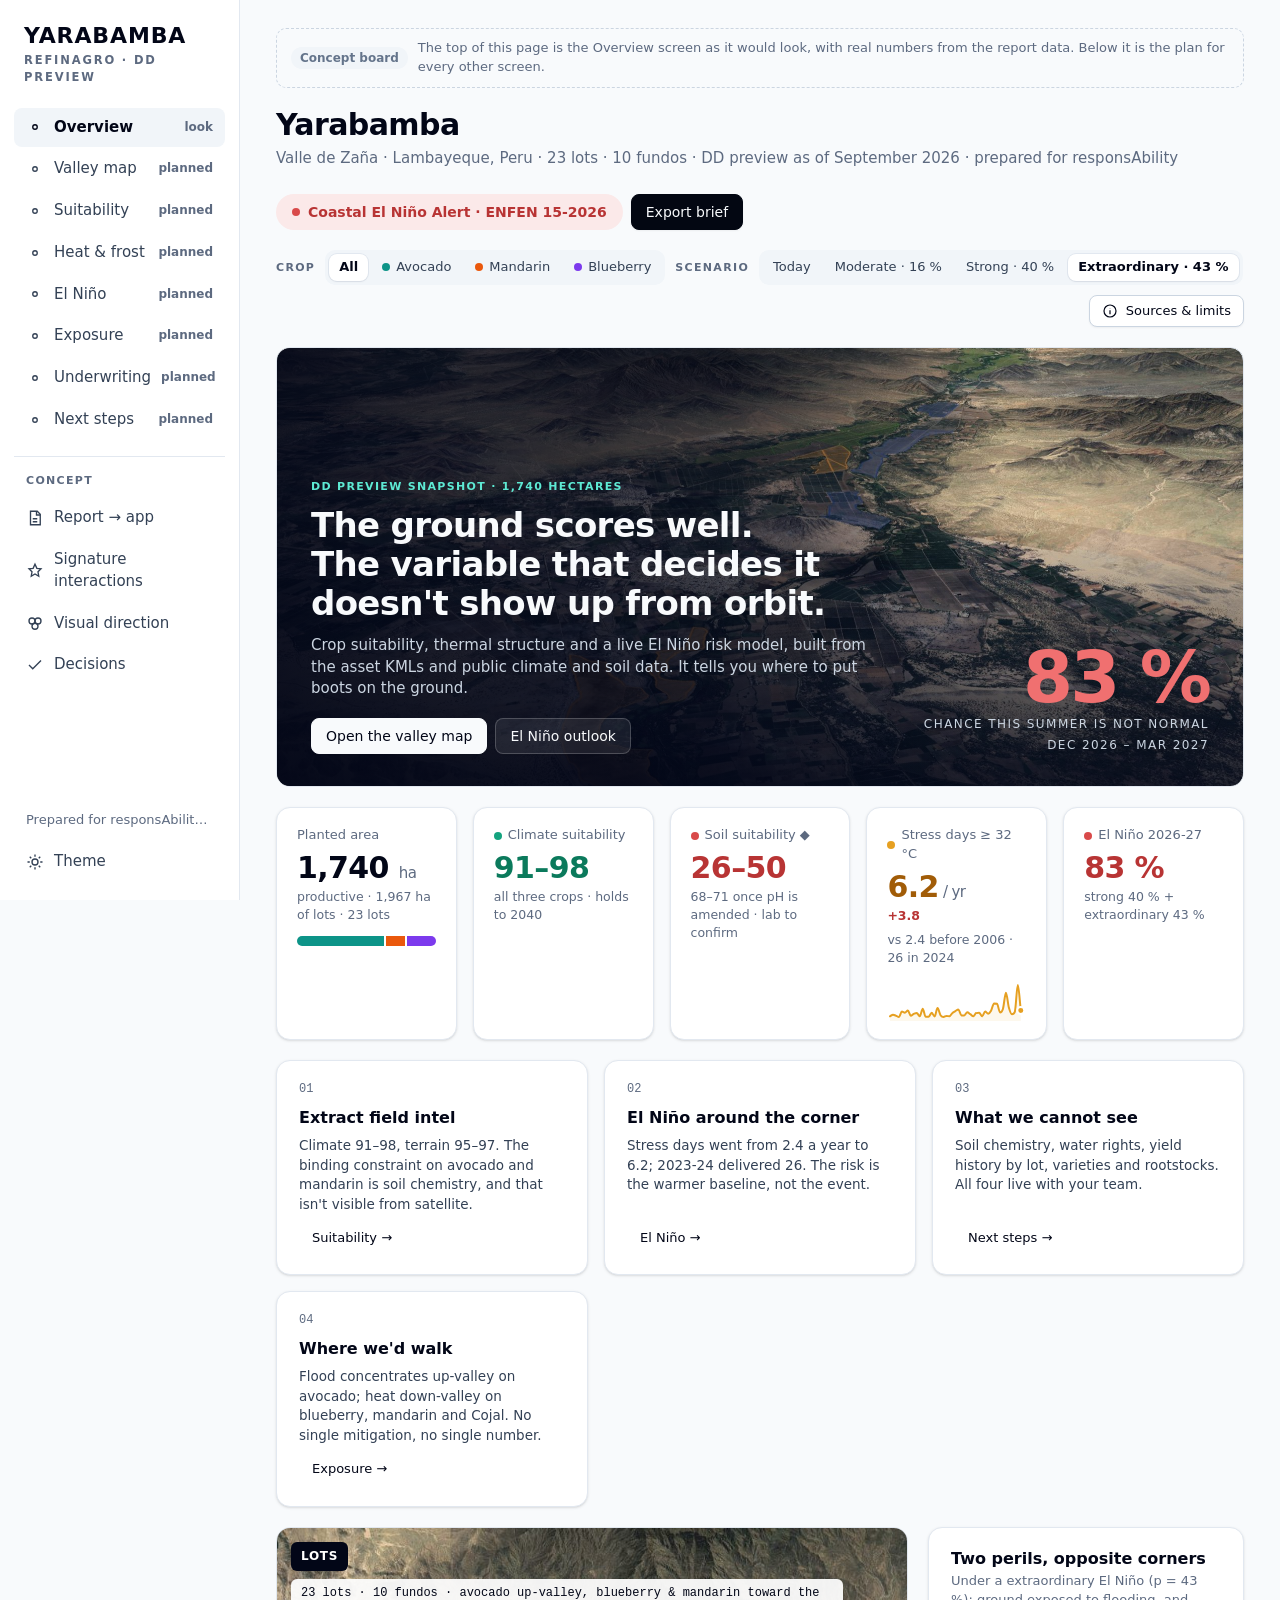
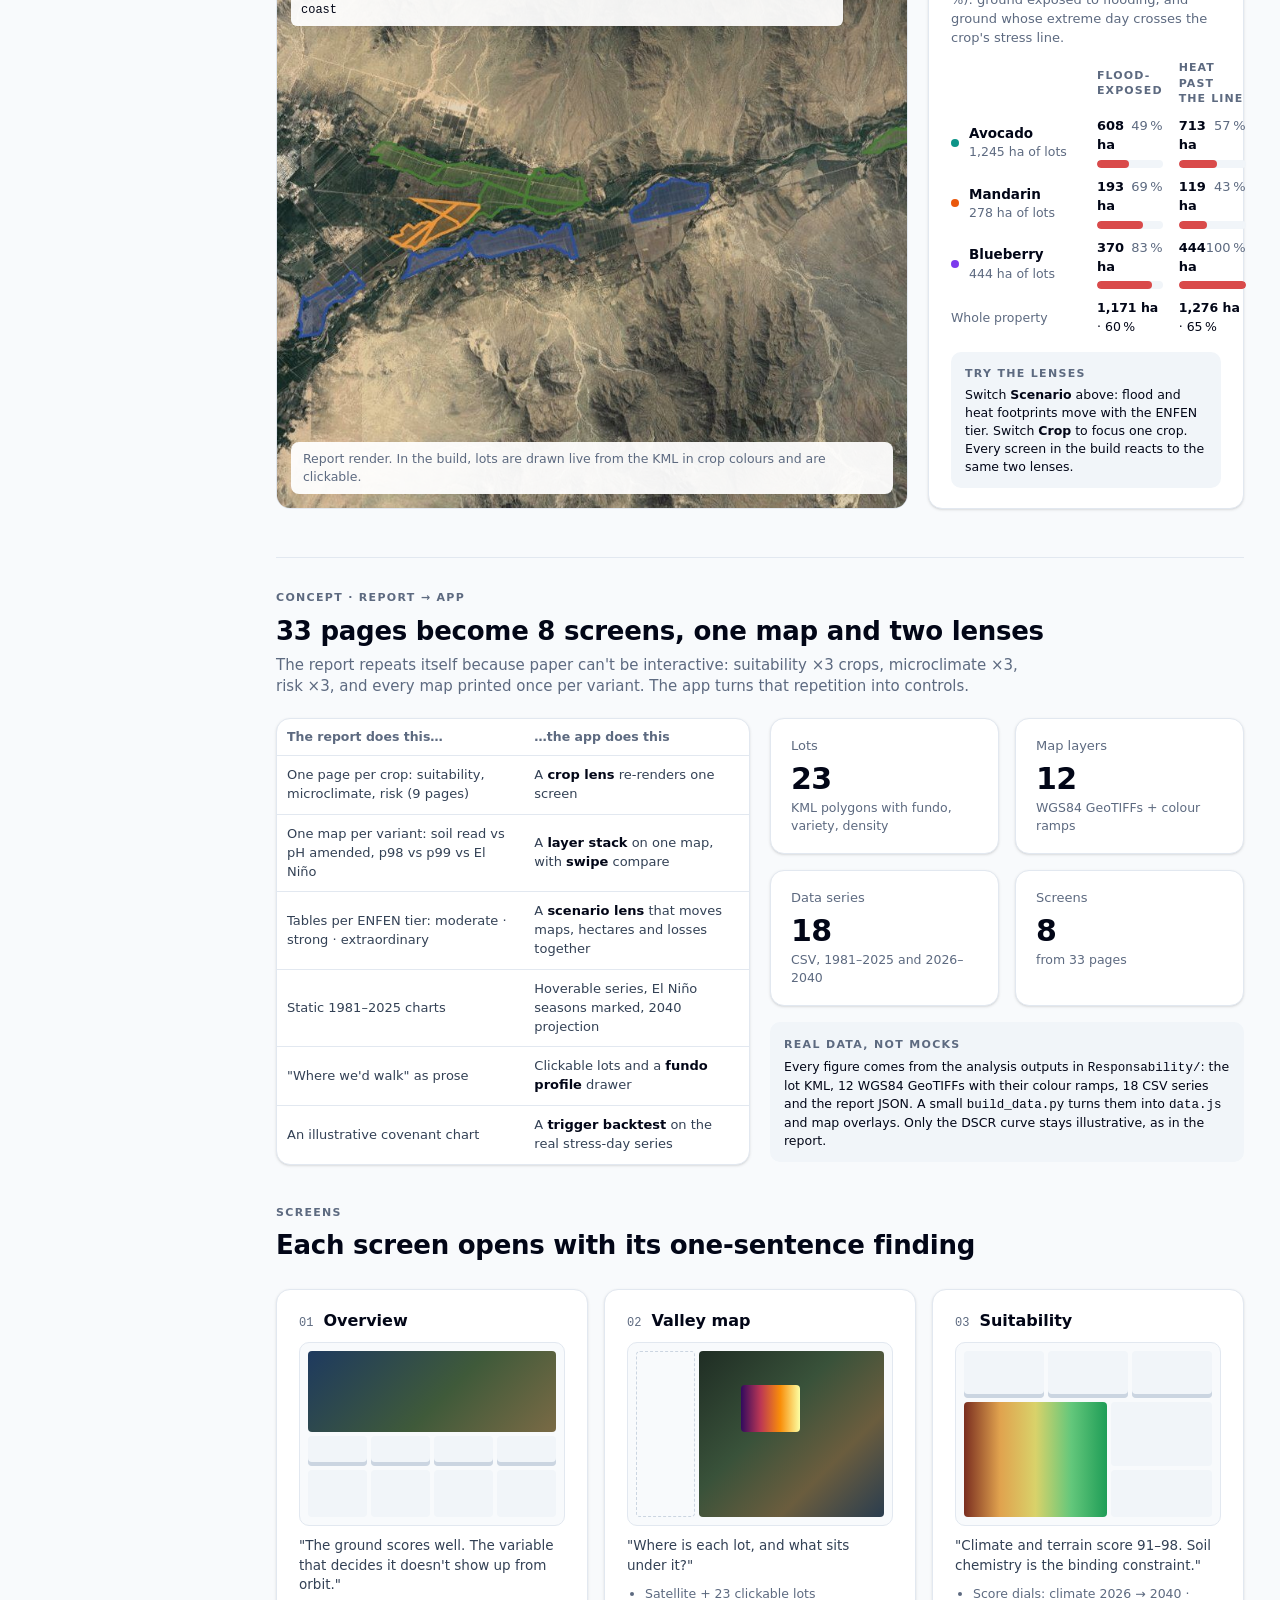
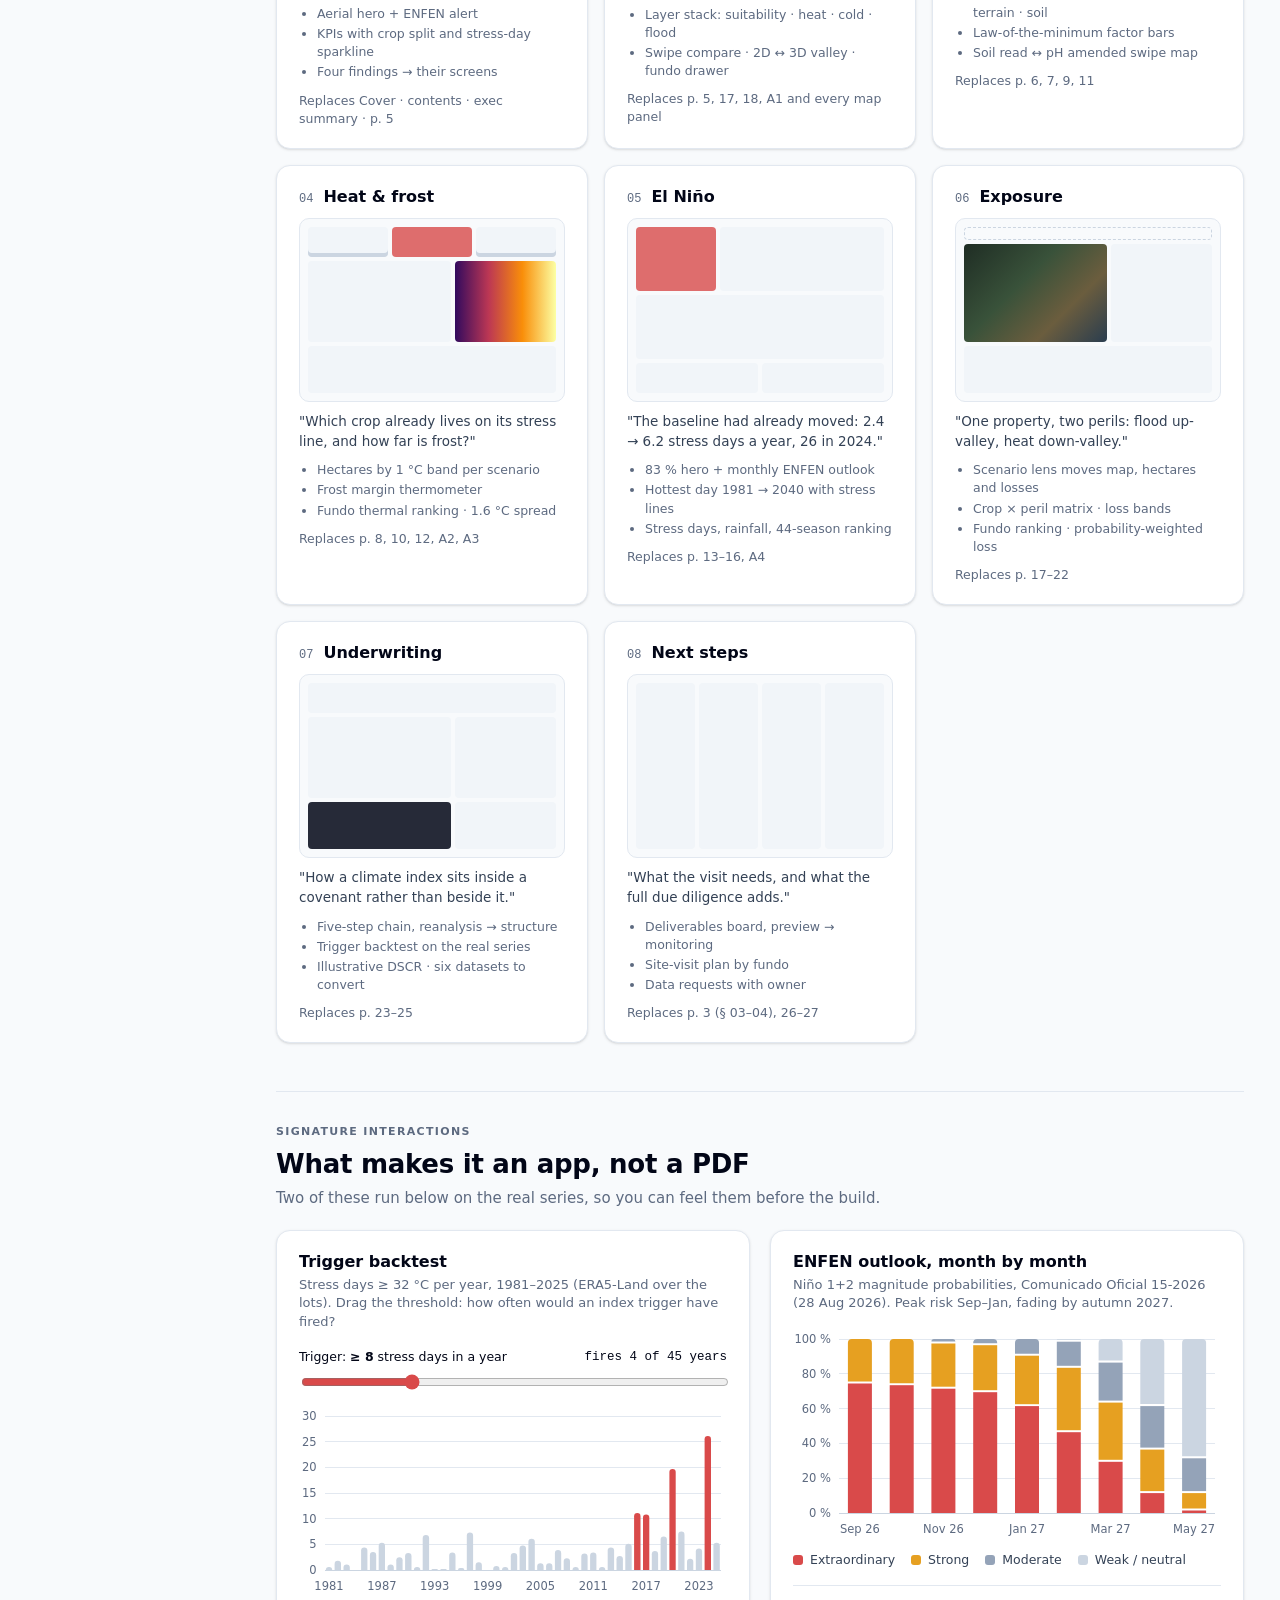
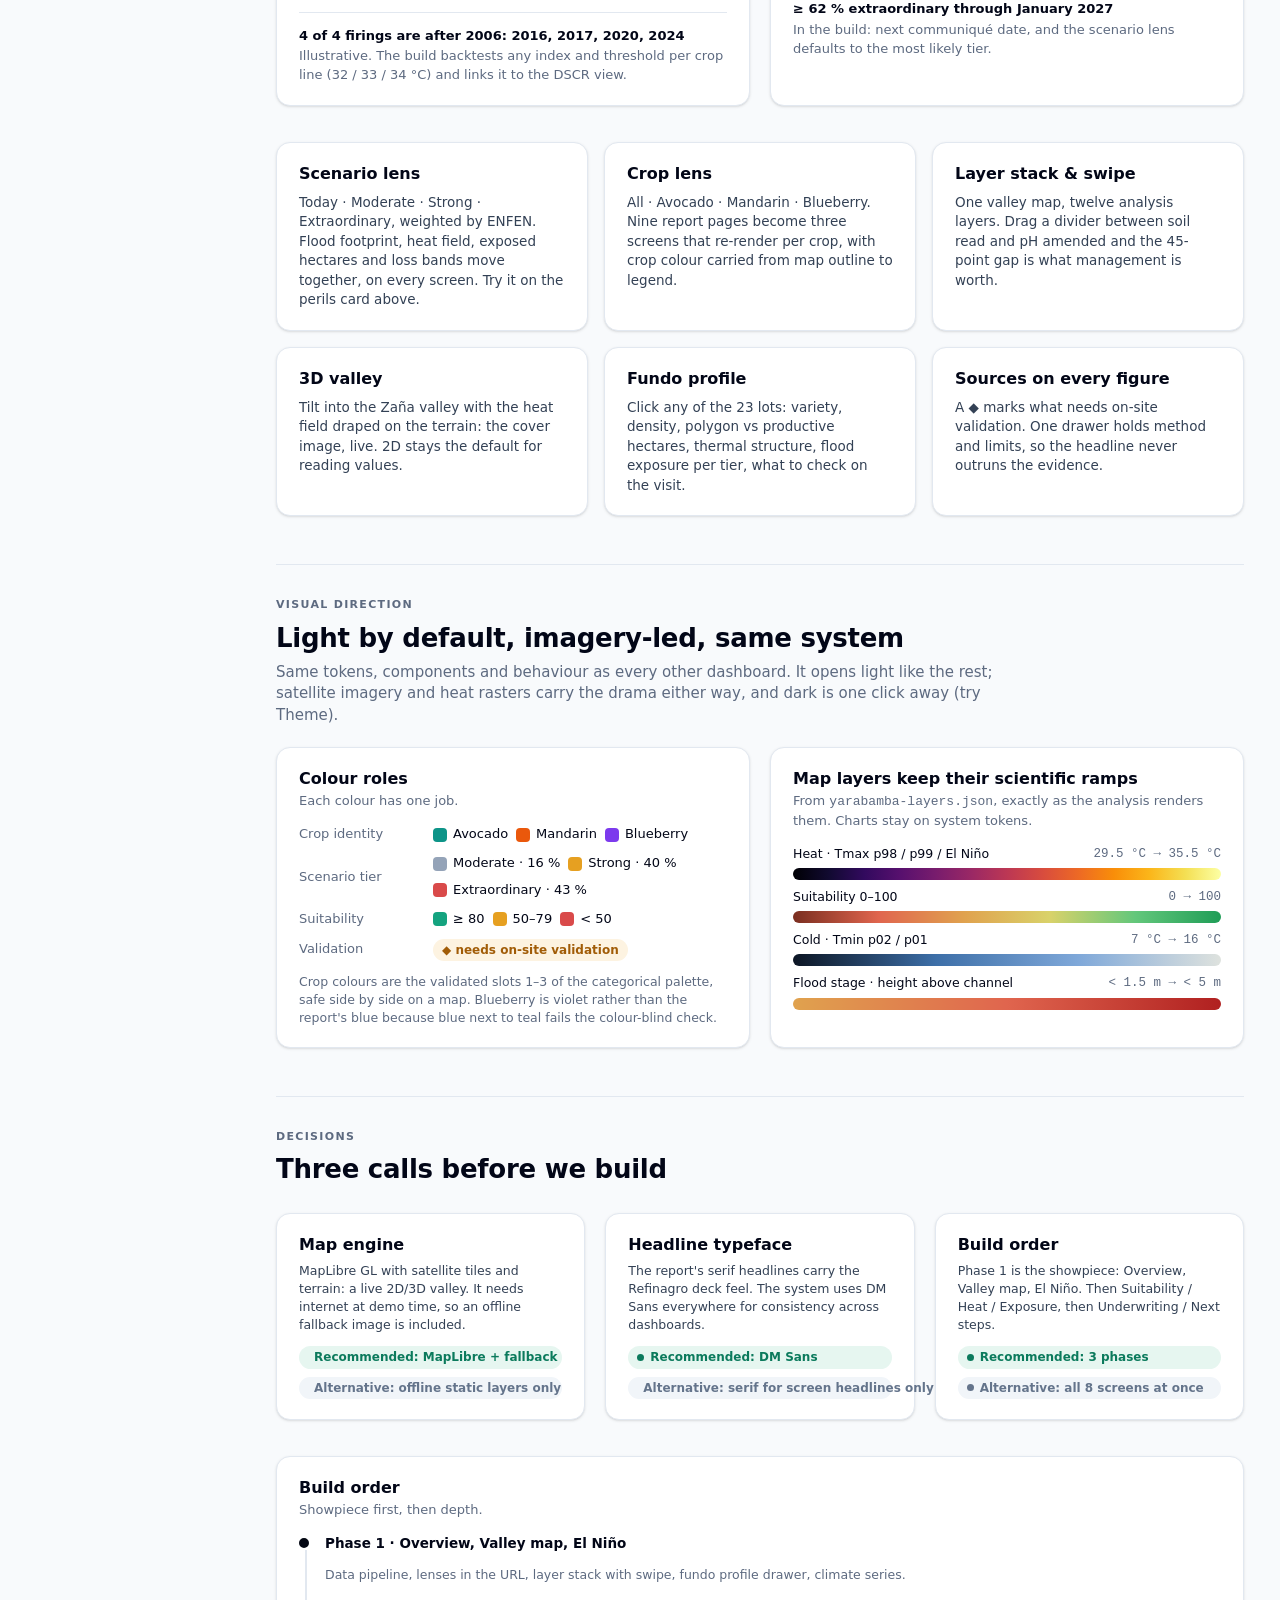
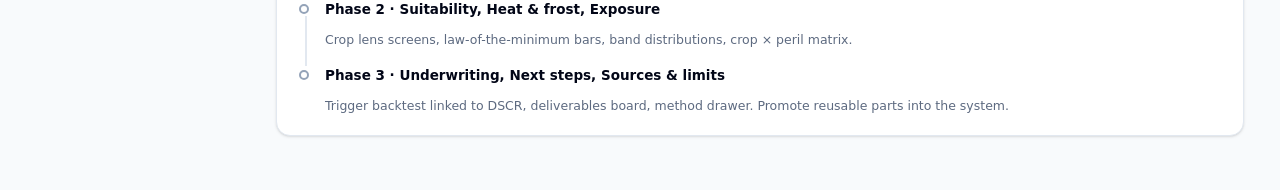
==== commit 1607d1d2: "Bundle design system so the page renders on GitHub Pages index.html and concept.html linked ../_syst" ====
--- a/concept.html
+++ b/concept.html
@@ -6,8 +6,8 @@
 <title>Yarabamba Concept</title>
 <link rel="preconnect" href="https://fonts.googleapis.com"><link rel="preconnect" href="https://fonts.gstatic.com" crossorigin>
 <link rel="stylesheet" href="https://fonts.googleapis.com/css2?family=DM+Sans:opsz,wght@9..40,400..700&family=Geist+Mono:wght@400;500&display=swap">
-<link rel="stylesheet" href="../_system/dd.css">
-<script src="../_system/dd.js"></script>
+<link rel="stylesheet" href="_system/dd.css">
+<script src="_system/dd.js"></script>
 <style>
 /* concept-board only — candidates for promotion are marked ▲ in CONCEPT.md § 5 */
 .board-note{display:flex;align-items:center;gap:10px;font-size:13px;color:var(--muted-fg);padding:10px 14px;border:1px dashed var(--border-2);border-radius:var(--r-lg)}
--- a/_system/dd.css
+++ b/_system/dd.css
@@ -0,0 +1,464 @@
+/* =====================================================================
+   Dynamic Dashboards · system stylesheet  (dd.css)
+   ---------------------------------------------------------------------
+   Foundations  → Figma "Shadcn_UI-DLS" kit (DM Sans · Geist Mono · slate)
+   Patterns     → FARM-CO2 Screening dashboard (shell, stepper, KPIs,
+                  status language, workspace, handoff)
+   Rules        → _system/GUIDELINES.md   (read it before editing this)
+   Every dashboard links this file + dd.js. Page-specific CSS goes in a
+   small <style> block in the dashboard, never back in here, unless it
+   is promoted to a shared component.
+   ===================================================================== */
+
+/* ---------- 1 · TOKENS · light (default) ---------- */
+:root{
+  color-scheme:light;
+  /* surfaces & ink — Figma 2. Theme / light */
+  --background:#f8fafc;          /* page canvas            (slate-50)  */
+  --card:#ffffff;                /* cards, sidebar, drawer (base/card) */
+  --card-fg:#020617;
+  --fg:#020617;                  /* base/foreground */
+  --fg-2:#334155;                /* secondary ink: nav, table body  (slate-700) */
+  --muted-fg:#5d6a80;            /* kit #64748b nudged darker: ≥ 4.5:1 on card, canvas, muted & tints */
+  --muted:#f1f5f9;               /* base/muted: selected rows, segmented track */
+  --accent:#f1f5f9;              /* base/accent: hover wash */
+  --border:#e2e8f0;              /* base/border: hairlines */
+  --border-2:#cbd5e1;            /* control outlines, stepper chips (slate-300) */
+  --input:#e2e8f0;               /* base/input */
+  --input-bg:#ffffff;
+  --ring:#94a3b8;
+  --primary:#030712;             /* base/primary: ink buttons, active chips */
+  --primary-fg:#f8fafc;
+
+  /* status — the FARM-CO2 language. Reserved: never used as a series color.
+     -t = text on card/tint (≥ 4.5:1)  · -bg = tint  · bare = marks & dots */
+  --ok:#14a37f;   --ok-t:#0b7a5c;   --ok-bg:#e6f6f0;
+  --warn:#e6a021; --warn-t:#a15c07; --warn-bg:#fdf3e1;
+  --bad:#d94a4a;  --bad-t:#b83434;  --bad-bg:#fbe9e9;
+  --na:#94a3b8;   --na-t:#64748b;   --na-bg:#f1f5f9;
+
+  /* categorical — kit chart-1/2 kept exact, rest snapped & validated
+     (adjacent CVD ΔE 13.8 · normal ΔE 26.6 · slots 1-3 pass all-pairs) */
+  --c1:#ea580c; --c2:#0d9488; --c3:#7c3aed; --c4:#d97706;
+  --c5:#0284c7; --c6:#65a30d; --c7:#be185d;
+  /* chart chrome */
+  --chart-ink:var(--primary);    /* single-series default (kit look = monochrome) */
+  --chart-dim:#cbd5e1;           /* de-emphasis / comparison / "Other" */
+  --chart-grid:#e2e8f0;
+  --chart-axis:#cbd5e1;
+  --chart-band:#f1f5f9;          /* shaded event ranges (seasons, incidents) */
+  /* sequential (magnitude) — one hue, sky ramp, light→dark */
+  --seq-1:#e0f2fe; --seq-2:#bae6fd; --seq-3:#7dd3fc; --seq-4:#38bdf8;
+  --seq-5:#0ea5e9; --seq-6:#0284c7; --seq-7:#0369a1;
+
+  /* type — Figma font/font-sans, font/font-mono, text/* scale */
+  --sans:'DM Sans',system-ui,-apple-system,'Segoe UI',sans-serif;
+  --mono:'Geist Mono','DM Mono',ui-monospace,SFMono-Regular,monospace;
+  --t-xs:12px; --t-sm:14px; --t-base:16px; --t-lg:18px; --t-xl:20px;
+  --t-2xl:24px; --t-3xl:30px; --t-4xl:36px; --t-hero:56px;
+
+  /* shape & depth — Figma border-radius/*, shadow/* */
+  --r-sm:6px; --r-md:8px; --r-lg:10px; --r-xl:14px; --r-2xl:16px; --r-full:999px;
+  --shadow-xs:0 1px 2px #0000000d;
+  --shadow-sm:0 1px 3px #0000001a,0 1px 2px -1px #0000001a;
+  --shadow-lg:0 10px 15px -3px #0000001a,0 4px 6px -4px #0000001a;
+
+  /* layout & motion */
+  --side-w:240px; --gap:16px; --gap-lg:20px;
+  --ease:cubic-bezier(.2,.7,.2,1); --dur:.18s;
+}
+
+/* ---------- 1b · TOKENS · dark (opt-in via [data-theme=dark]) ---------- */
+:root[data-theme="dark"]{
+  color-scheme:dark;
+  --background:#020617; --card:#0f172a; --card-fg:#f8fafc;
+  --fg:#f8fafc; --fg-2:#cbd5e1; --muted-fg:#94a3b8;
+  --muted:#1e293b; --accent:#1e293b;
+  --border:#ffffff1a; --border-2:#ffffff29; --input:#ffffff26; --input-bg:#ffffff0b; --ring:#64748b;
+  --primary:#f9fafb; --primary-fg:#020617;
+  --ok-t:#3fcf9f;   --ok-bg:#12312a;
+  --warn-t:#f0b64a; --warn-bg:#3a2c12;
+  --bad-t:#f07070;  --bad-bg:#3d1c1c;
+  --na:#64748b; --na-t:#94a3b8; --na-bg:#1e293b;
+  --c3:#8b5cf6; --c6:#4d7c0f; --c7:#ec4899;
+  --chart-dim:#475569; --chart-grid:#ffffff14; --chart-axis:#ffffff29; --chart-band:#ffffff0d;
+  --seq-1:#082f49; --seq-2:#0c4a6e; --seq-3:#075985; --seq-4:#0369a1;
+  --seq-5:#0284c7; --seq-6:#0ea5e9; --seq-7:#38bdf8;
+  --shadow-sm:0 1px 2px #00000040; --shadow-lg:0 12px 24px -6px #00000080;
+}
+
+/* ---------- 2 · BASE ---------- */
+*,*::before,*::after{box-sizing:border-box}
+html,body{height:100%}
+html{-webkit-text-size-adjust:100%}
+body{margin:0;background:var(--background);color:var(--fg);font:400 var(--t-sm)/1.45 var(--sans);-webkit-font-smoothing:antialiased}
+a{color:inherit;text-decoration:none}
+button{font:inherit;color:inherit;background:none;border:0;padding:0;cursor:pointer}
+button:disabled{cursor:default;opacity:.55}
+img{max-width:100%}
+svg{flex-shrink:0}
+:focus-visible{outline:2px solid var(--ring);outline-offset:2px}
+[hidden]{display:none!important}
+h1{margin:0;font-size:var(--t-3xl);line-height:1.15;font-weight:700;letter-spacing:-.02em;text-wrap:balance}
+h2{margin:0;font-size:var(--t-xl);line-height:1.3;font-weight:700;letter-spacing:-.01em}
+h3{margin:0;font-size:var(--t-base);line-height:1.35;font-weight:600}
+p{margin:0}
+::selection{background:var(--seq-2)}
+
+/* ---------- 3 · APP SHELL ---------- */
+.app{display:flex;min-height:100%}
+.side{width:var(--side-w);flex-shrink:0;background:var(--card);border-right:1px solid var(--border);padding:24px 14px 18px;display:flex;flex-direction:column;gap:6px;position:sticky;top:0;height:100vh;overflow-y:auto;z-index:30}
+.brand{padding:0 10px 16px;display:block}
+.brand .b1{font-size:22px;font-weight:700;letter-spacing:.04em;line-height:1.1}
+.brand .b2{font-size:11.5px;letter-spacing:.16em;color:var(--muted-fg);font-weight:600;margin-top:4px}
+.nav{display:flex;flex-direction:column;gap:2px}
+.nav a,.nav button{display:flex;align-items:center;gap:10px;padding:9px 12px;border-radius:var(--r-md);color:var(--fg-2);font-size:15px;font-weight:500;width:100%;text-align:left;transition:background var(--dur) var(--ease)}
+.nav a:hover,.nav button:hover{background:var(--accent)}
+.nav a.on{background:var(--muted);color:var(--fg);font-weight:600}
+.nav svg{width:18px;height:18px}
+.nav .count{margin-left:auto;font-size:12px;font-weight:600;color:var(--muted-fg);font-variant-numeric:tabular-nums}
+.side .eyebrow{padding:0 12px 4px}
+.side .foot{margin-top:auto;font-size:13px;color:var(--muted-fg);padding:0 12px;white-space:nowrap;overflow:hidden;text-overflow:ellipsis}
+.main{flex-grow:1;min-width:0;padding:28px 36px 56px;display:flex;flex-direction:column;gap:20px}
+.topbar{display:none}
+.scrim{position:fixed;inset:0;background:#02061766;opacity:0;pointer-events:none;transition:opacity var(--dur) var(--ease);z-index:25}
+
+/* ---------- 4 · PAGE HEADER & NAVIGATION ---------- */
+.crumb{font-size:var(--t-sm);color:var(--muted-fg);display:inline-flex;align-items:center;gap:6px;align-self:flex-start}
+.crumb:hover{color:var(--fg)}
+.head{display:flex;justify-content:space-between;align-items:flex-start;gap:24px;flex-wrap:wrap}
+.head .sub{font-size:15px;color:var(--muted-fg);margin-top:6px}
+.eyebrow,.lbl{font-size:11px;letter-spacing:.12em;color:var(--muted-fg);font-weight:600;text-transform:uppercase}
+.pill{display:inline-flex;align-items:center;gap:8px;padding:8px 16px;border-radius:var(--r-full);background:var(--primary);color:var(--primary-fg);font-size:var(--t-sm);font-weight:600;white-space:nowrap}
+.pill.soft{background:var(--muted);color:var(--fg)}
+.pill.live::before{content:"";width:8px;height:8px;border-radius:50%;background:var(--ok);box-shadow:0 0 0 0 var(--ok);animation:pulse 2s infinite}
+@keyframes pulse{0%{box-shadow:0 0 0 0 #14a37f88}70%{box-shadow:0 0 0 7px #14a37f00}100%{box-shadow:0 0 0 0 #14a37f00}}
+
+/* stepper — ordered workflow stages (gated pipelines) */
+.stepper{display:flex;align-items:center;gap:8px;flex-wrap:wrap;font-size:var(--t-sm)}
+.stepper a{padding:8px 14px;border:1px solid var(--border-2);border-radius:var(--r-full);color:var(--fg-2);background:var(--card);display:inline-flex;align-items:center;gap:8px;transition:border-color var(--dur) var(--ease)}
+.stepper a:hover{border-color:var(--ring)}
+.stepper a.on{background:var(--primary);border-color:var(--primary);color:var(--primary-fg);font-weight:600}
+.stepper a.done::before{content:"";width:7px;height:7px;border-radius:50%;background:var(--ok)}
+.stepper .code{font-family:var(--mono);font-size:12px;opacity:.7}
+.stepper .note{color:var(--muted-fg);margin-left:4px}
+
+/* tabs — segmented control (peer views) */
+.tabs{display:inline-flex;align-self:flex-start;gap:4px;padding:4px;background:var(--muted);border-radius:var(--r-lg);font-size:var(--t-sm);flex-wrap:wrap}
+.tabs>*{padding:6px 13px;color:var(--fg-2);border-radius:var(--r-md);font-weight:500;white-space:nowrap}
+.tabs>*:hover{color:var(--fg)}
+.tabs>.on{background:var(--card);color:var(--fg);font-weight:600;box-shadow:var(--shadow-xs),0 0 0 1px var(--border)}
+.tabs.sm>*{padding:4px 10px;font-size:13px}
+/* sub-tabs — underline (sections inside a card) */
+.sub-tabs{display:flex;gap:4px;font-size:var(--t-sm);border-bottom:1px solid var(--border);margin:14px 0;overflow-x:auto}
+.sub-tabs>*{padding:8px 10px;color:var(--muted-fg);border-bottom:2px solid transparent;margin-bottom:-1px;white-space:nowrap}
+.sub-tabs>.on{color:var(--fg);font-weight:600;border-color:var(--fg)}
+
+/* toolbar — ONE filter row above the content it scopes */
+.toolbar{display:flex;align-items:center;gap:10px;flex-wrap:wrap}
+.toolbar .grow{flex:1 1 auto}
+.toolbar .meta{font-size:13px;color:var(--muted-fg)}
+
+/* flow — one-line definition of a gate / screen question */
+.flow{display:flex;gap:10px;align-items:center;flex-wrap:wrap;font-size:13.5px;color:var(--muted-fg)}
+.flow b{color:var(--fg);font-weight:600}
+.flow .arr{color:var(--border-2)}
+
+/* ---------- 5 · CONTROLS ---------- */
+.btn{display:inline-flex;align-items:center;justify-content:center;gap:8px;height:36px;padding:0 14px;border:1px solid var(--border-2);border-radius:var(--r-md);font-size:var(--t-sm);font-weight:500;background:var(--input-bg);color:var(--fg);box-shadow:var(--shadow-xs);white-space:nowrap;transition:background var(--dur) var(--ease),border-color var(--dur) var(--ease)}
+.btn:hover{background:var(--accent)}
+.btn.primary{background:var(--primary);color:var(--primary-fg);border-color:var(--primary)}
+.btn.primary:hover{opacity:.9}
+.btn.ghost{background:none;border-color:transparent;box-shadow:none}
+.btn.ghost:hover{background:var(--accent)}
+.btn.sm{height:32px;padding:0 12px;font-size:13px}
+.btn.icon{width:36px;padding:0}
+.btn.sm.icon{width:32px}
+.btn svg{width:16px;height:16px}
+.input,.select{height:36px;padding:0 12px;border:1px solid var(--input);border-radius:var(--r-md);background:var(--input-bg);color:var(--fg);font:inherit;font-size:var(--t-sm);box-shadow:var(--shadow-xs);min-width:0}
+.select{appearance:none;padding-right:34px;background-image:url("data:image/svg+xml,%3Csvg xmlns='http://www.w3.org/2000/svg' width='16' height='16' viewBox='0 0 24 24' fill='none' stroke='%2364748b' stroke-width='2'%3E%3Cpath d='M6 9l6 6 6-6'/%3E%3C/svg%3E");background-repeat:no-repeat;background-position:right 10px center;cursor:pointer}
+.input::placeholder{color:var(--muted-fg)}
+.search{position:relative;display:inline-flex;align-items:center}
+.search svg{position:absolute;left:11px;width:16px;height:16px;color:var(--muted-fg);pointer-events:none}
+.search .input{padding-left:34px;width:240px}
+.switch{position:relative;width:36px;height:20px;border-radius:var(--r-full);background:var(--input);transition:background var(--dur) var(--ease);flex-shrink:0}
+.switch::after{content:"";position:absolute;top:2px;left:2px;width:16px;height:16px;border-radius:50%;background:var(--card);box-shadow:var(--shadow-sm);transition:transform var(--dur) var(--ease)}
+.switch[aria-checked="true"]{background:var(--primary)}
+.switch[aria-checked="true"]::after{transform:translateX(16px);background:var(--primary-fg)}
+/* chips — toggleable scope filters */
+.chips{display:flex;flex-wrap:wrap;gap:6px;font-size:12.5px}
+.chips>*{padding:5px 11px;border-radius:var(--r-full);border:1px solid var(--border-2);font-weight:600;color:var(--fg-2);background:var(--card)}
+.chips>.on{background:var(--primary);color:var(--primary-fg);border-color:var(--primary)}
+/* download row */
+.dl{display:flex;align-items:center;justify-content:space-between;gap:10px;padding:10px 12px;border:1px solid var(--border-2);border-radius:var(--r-md);font-size:13px;font-weight:600;width:100%;text-align:left;background:var(--card)}
+.dl:hover{background:var(--accent)}
+.dl svg{width:16px;height:16px}
+
+/* ---------- 6 · KPI / STAT TILES ---------- */
+.kpis{display:grid;grid-template-columns:repeat(auto-fit,minmax(180px,1fr));gap:var(--gap)}
+.kpi{position:relative;background:var(--card);border:1px solid var(--border);border-radius:var(--r-xl);padding:18px 20px;box-shadow:var(--shadow-sm);display:flex;flex-direction:column;gap:4px;min-width:0;text-align:left;overflow:hidden}
+.kpi-label{font-size:13px;color:var(--muted-fg);font-weight:500;display:flex;align-items:center;gap:6px}
+.kpi-value{display:block;font-size:var(--t-3xl);line-height:1.1;font-weight:700;letter-spacing:-.02em;margin-top:2px}
+.kpi-meta{font-size:12.5px;color:var(--muted-fg);display:flex;gap:6px;align-items:center;flex-wrap:wrap}
+.kpi.ok .kpi-value{color:var(--ok-t)} .kpi.warn .kpi-value{color:var(--warn-t)} .kpi.bad .kpi-value{color:var(--bad-t)}
+.kpi .spark{display:block;width:100%;height:40px;margin-top:10px}
+.kpi.hero{padding:22px 24px}
+.kpi.hero .kpi-value{font-size:var(--t-hero);letter-spacing:-.035em;line-height:1}
+button.kpi,a.kpi{cursor:pointer;transition:border-color var(--dur) var(--ease),box-shadow var(--dur) var(--ease)}
+button.kpi:hover,a.kpi:hover{border-color:var(--border-2)}
+.kpi.on{border-color:var(--primary);box-shadow:0 0 0 1px var(--primary)}
+.delta{font-weight:600;font-variant-numeric:tabular-nums;white-space:nowrap}
+.delta.good{color:var(--ok-t)} .delta.bad{color:var(--bad-t)} .delta.flat{color:var(--muted-fg)}
+
+/* ---------- 7 · CARDS & CONTAINERS ---------- */
+.card{background:var(--card);color:var(--card-fg);border:1px solid var(--border);border-radius:var(--r-xl);padding:20px 22px;box-shadow:var(--shadow-sm);min-width:0}
+.card>h3+.desc{margin-bottom:14px}
+.card .desc{font-size:13px;color:var(--muted-fg);margin-top:3px}
+.card-head{display:flex;justify-content:space-between;align-items:flex-start;gap:12px 16px;margin-bottom:16px;flex-wrap:wrap}
+.card-head .desc{margin-bottom:0}
+.card-foot{margin-top:16px;padding-top:14px;border-top:1px solid var(--border);font-size:13px;display:flex;flex-direction:column;gap:2px}
+.card-foot b{display:flex;gap:6px;align-items:center;font-weight:600}
+.card-foot span{color:var(--muted-fg)}
+.card.flush{padding:0;overflow:hidden}
+.card.flush>.card-head{padding:20px 22px 0}
+.callout{padding:12px 14px;border-radius:var(--r-lg);background:var(--muted);font-size:13.5px}
+.callout.ok{background:var(--ok-bg)} .callout.warn{background:var(--warn-bg)} .callout.bad{background:var(--bad-bg)}
+.callout .lbl+*{margin-top:4px}
+.hr{height:1px;background:var(--border);margin:10px 0;border:0}
+.kv{display:grid;grid-template-columns:1fr auto;gap:8px 14px;font-size:var(--t-sm)}
+.kv .k{color:var(--fg-2)} .kv .v{font-weight:600;display:flex;align-items:center;gap:6px;justify-content:flex-end}
+.rule{display:grid;grid-template-columns:auto 1fr auto;gap:10px 14px;align-items:center;font-size:13px;padding:10px 0;border-bottom:1px solid var(--border)}
+.rule:last-child{border-bottom:0}
+.rule .src{color:var(--muted-fg);font-family:var(--mono);font-size:12px}
+.empty{display:flex;flex-direction:column;align-items:center;justify-content:center;gap:8px;padding:36px 16px;text-align:center;color:var(--muted-fg);font-size:13.5px}
+.empty b{color:var(--fg);font-size:15px}
+
+/* ---------- 8 · STATUS LANGUAGE ---------- */
+.tag{display:inline-flex;align-items:center;gap:6px;padding:3px 9px;border-radius:var(--r-full);font-size:12px;font-weight:600;white-space:nowrap;line-height:1.35}
+.tag::before{content:"";width:7px;height:7px;border-radius:50%;background:currentColor}
+.tag.plain::before{display:none}
+.tag.ok{color:var(--ok-t);background:var(--ok-bg)} .tag.warn{color:var(--warn-t);background:var(--warn-bg)}
+.tag.bad{color:var(--bad-t);background:var(--bad-bg)} .tag.na{color:var(--na-t);background:var(--na-bg)}
+.tag.ink{color:var(--primary-fg);background:var(--primary)}
+.tag.caps{font-family:var(--mono);text-transform:uppercase;letter-spacing:.04em;font-weight:500}
+.dot{display:inline-block;width:8px;height:8px;border-radius:50%;background:var(--na);flex-shrink:0}
+.dot.ok{background:var(--ok)} .dot.warn{background:var(--warn)} .dot.bad{background:var(--bad)}
+.chk{display:inline-flex;align-items:center;justify-content:center;width:20px;height:20px;border-radius:50%;font-size:11px;font-weight:700}
+.chk.ok{background:var(--ok-bg);color:var(--ok-t)} .chk.warn{background:var(--warn-bg);color:var(--warn-t)} .chk.bad{background:var(--bad-bg);color:var(--bad-t)} .chk.na{background:var(--na-bg);color:var(--na-t)}
+.cell{display:block;width:100%;padding:6px 8px;border-radius:var(--r-sm);text-align:center;font-size:12px;font-weight:600;white-space:nowrap}
+.cell.ok{background:var(--ok-bg);color:var(--ok-t)} .cell.warn{background:var(--warn-bg);color:var(--warn-t)} .cell.bad{background:var(--bad-bg);color:var(--bad-t)} .cell.na{background:var(--na-bg);color:var(--na-t)}
+.st{font-weight:600}
+.st.ok{color:var(--ok-t)} .st.warn{color:var(--warn-t)} .st.bad{color:var(--bad-t)} .st.na{color:var(--na-t)}
+
+/* ---------- 9 · TABLES ---------- */
+.tw{overflow-x:auto;margin:0 -4px;padding:0 4px}
+table{width:100%;border-collapse:collapse;font-size:13px}
+th{text-align:left;font-weight:600;color:var(--muted-fg);padding:9px 10px;border-bottom:1px solid var(--border);white-space:nowrap;font-size:12.5px}
+td{padding:10px;border-bottom:1px solid var(--border);vertical-align:middle;color:var(--fg-2)}
+td b{color:var(--fg);font-weight:600}
+tr:last-child td{border-bottom:0}
+td.r,th.r{text-align:right}
+td.num,.num{font-variant-numeric:tabular-nums}
+td.mono{white-space:nowrap}
+table.rows tbody tr{cursor:pointer;transition:background var(--dur) var(--ease)}
+table.rows tbody tr:hover td{background:var(--accent)}
+tr.sel td{background:var(--muted)!important}
+th[data-sort]{cursor:pointer;user-select:none}
+th[data-sort]:hover{color:var(--fg)}
+th[data-sort]::after{content:"↕";margin-left:5px;opacity:.35;font-size:11px}
+th[aria-sort="ascending"]::after{content:"↑";opacity:1}
+th[aria-sort="descending"]::after{content:"↓";opacity:1}
+.heat{text-align:center;font-weight:600;font-size:12px;border-radius:var(--r-sm);padding:6px 4px;font-variant-numeric:tabular-nums;color:var(--fg)}
+.heat.h1{background:var(--seq-1)} .heat.h2{background:var(--seq-2)} .heat.h3{background:var(--seq-3)} .heat.h4{background:var(--seq-4)}
+.heat.h5{background:var(--seq-5)} .heat.h6{background:var(--seq-6);color:#fff} .heat.h7{background:var(--seq-7);color:#fff}
+:root[data-theme="dark"] .heat.h1,:root[data-theme="dark"] .heat.h2,:root[data-theme="dark"] .heat.h3,:root[data-theme="dark"] .heat.h4{color:#f8fafc}
+:root[data-theme="dark"] .heat.h5,:root[data-theme="dark"] .heat.h6,:root[data-theme="dark"] .heat.h7{color:#020617}
+
+/* ---------- 10 · LISTS & ENTITIES ---------- */
+.filters{display:flex;flex-direction:column;gap:2px;font-size:13px}
+.filters button{display:flex;justify-content:space-between;align-items:center;gap:8px;padding:7px 9px;border-radius:var(--r-sm);color:var(--fg-2);width:100%}
+.filters button:hover{background:var(--accent)}
+.filters button.on{background:var(--muted);font-weight:600;color:var(--fg)}
+.filters button>span:first-child{display:flex;align-items:center;gap:8px}
+.filters .n{font-variant-numeric:tabular-nums;color:var(--muted-fg)}
+.plist{display:flex;flex-direction:column;gap:4px}
+.plist button{display:flex;gap:11px;align-items:center;padding:8px;border-radius:var(--r-md);width:100%;text-align:left;border:1px solid transparent}
+.plist button:hover{background:var(--accent)}
+.plist button.on{background:var(--muted);border-color:var(--border-2)}
+.plist img,.plist .thumb{width:48px;height:48px;object-fit:cover;border-radius:var(--r-sm);flex-shrink:0;background:var(--muted)}
+.plist .nm{font-size:13.5px;font-weight:600;display:block;color:var(--fg)}
+.plist .id{font-size:12px;color:var(--muted-fg);font-family:var(--mono);display:block}
+.plist .st{font-size:12px;display:block}
+.av{display:inline-flex;align-items:center;justify-content:center;width:32px;height:32px;border-radius:50%;background:var(--muted);color:var(--fg-2);font-size:12px;font-weight:600;flex-shrink:0}
+.av.sm{width:24px;height:24px;font-size:10.5px}
+.person{display:flex;align-items:center;gap:10px;min-width:0}
+.person b{display:block;font-size:13.5px;font-weight:600}
+.person span{display:block;font-size:12.5px;color:var(--muted-fg)}
+.timeline{list-style:none;margin:0;padding:0;display:flex;flex-direction:column}
+.timeline li{display:grid;grid-template-columns:14px 1fr;gap:12px;position:relative;padding-bottom:16px;font-size:13.5px}
+.timeline li:last-child{padding-bottom:0}
+.timeline li::before{content:"";grid-row:1/3;width:10px;height:10px;margin-top:4px;border-radius:50%;background:var(--card);border:2px solid var(--na);position:relative;z-index:1}
+.timeline li.ok::before{border-color:var(--ok)} .timeline li.warn::before{border-color:var(--warn)} .timeline li.bad::before{border-color:var(--bad)} .timeline li.ink::before{border-color:var(--primary);background:var(--primary)}
+.timeline li::after{content:"";position:absolute;left:6px;top:16px;bottom:0;width:2px;background:var(--border)}
+.timeline li:last-child::after{display:none}
+.timeline .when{font-family:var(--mono);font-size:11.5px;color:var(--muted-fg)}
+
+/* ---------- 11 · DATA VIZ ---------- */
+.chart{position:relative;width:100%}
+.chart svg{display:block;width:100%;overflow:visible}
+.chart .grid{stroke:var(--chart-grid);stroke-width:1;shape-rendering:crispEdges}
+.chart .base{stroke:var(--chart-axis);stroke-width:1;shape-rendering:crispEdges}
+.chart .axis{fill:var(--muted-fg);font-size:11.5px;font-family:var(--sans);font-variant-numeric:tabular-nums}
+.chart .xhair{stroke:var(--chart-axis);stroke-width:1}
+.chart .band{fill:var(--chart-band)}
+.chart .ref{stroke-width:1;stroke-dasharray:5 4;shape-rendering:crispEdges}
+.chart .ref-lbl{fill:var(--muted-fg);font-size:11px;font-family:var(--sans);paint-order:stroke;stroke:var(--card);stroke-width:3px;stroke-linejoin:round}
+.chart .lbl-end{fill:var(--fg);font-size:12px;font-weight:600}
+.chart [data-tip]{cursor:default}
+.chart .mark{transition:opacity var(--dur) var(--ease)}
+.chart.dim-others .mark:not(.hot){opacity:.35}
+.legend{display:flex;flex-wrap:wrap;gap:6px 16px;font-size:12.5px;color:var(--fg-2)}
+.legend.col{flex-direction:column}
+.legend>span{display:inline-flex;align-items:center;gap:7px}
+.legend i{display:inline-block;width:10px;height:10px;border-radius:3px;flex-shrink:0}
+.legend i.line{height:2px;width:14px;border-radius:2px}
+.legend b{color:var(--fg);font-variant-numeric:tabular-nums}
+/* horizontal breakdown bars (FARM "main reasons") */
+.bars{display:grid;grid-template-columns:minmax(0,max-content) minmax(48px,1fr) auto;gap:9px 12px;align-items:center}
+.bar{display:grid;grid-template-columns:minmax(90px,38%) 1fr 36px;align-items:center;gap:10px;font-size:13px}
+.bars>.bar{grid-column:1/-1;grid-template-columns:subgrid} /* one label column across rows, sized to the longest label */
+.bar .n{color:var(--fg-2);overflow:hidden;text-overflow:ellipsis;white-space:nowrap}
+.bar .t{height:8px;border-radius:4px;background:var(--muted);position:relative;overflow:hidden}
+.bar .t i{position:absolute;left:0;top:0;height:100%;border-radius:4px;background:var(--chart-ink);transition:width .6s var(--ease)}
+.bar .t i.ok{background:var(--ok)} .bar .t i.warn{background:var(--warn)} .bar .t i.bad{background:var(--bad)} .bar .t i.dim{background:var(--chart-dim)}
+.bar .v{text-align:right;color:var(--muted-fg);font-variant-numeric:tabular-nums}
+/* segmented part-to-whole bar (FARM "hectares by outcome") */
+.stackbar{display:flex;height:10px;border-radius:5px;overflow:hidden;gap:2px;margin:8px 0 6px}
+.stackbar>span{display:block;min-width:2px;transition:flex-grow .6s var(--ease)}
+.stackbar.lg{height:14px;border-radius:7px}
+.meter{height:8px;border-radius:4px;background:var(--muted);overflow:hidden}
+.meter>i{display:block;height:100%;border-radius:4px;background:var(--chart-ink);transition:width .6s var(--ease)}
+.meter>i.ok{background:var(--ok)} .meter>i.warn{background:var(--warn)} .meter>i.bad{background:var(--bad)}
+.donut{display:flex;align-items:center;gap:18px;flex-wrap:wrap}
+.donut svg{width:132px;height:132px;flex-shrink:0}
+/* map (satellite image or DD.chart.geo) */
+.map{position:relative;border-radius:var(--r-xl);overflow:hidden;border:1px solid var(--border);background:#6e7a4c;min-height:220px}
+.map>img{display:block;width:100%;height:420px;object-fit:cover}
+.map.geo{background:var(--card)}
+.map .tl{position:absolute;left:14px;top:14px;display:flex;gap:8px;flex-wrap:wrap;right:64px}
+.map .chip{padding:6px 10px;border-radius:var(--r-sm);font-size:12px;background:#ffffffee;color:#020617;box-shadow:var(--shadow-xs)}
+.map.geo .chip:not(.dk){border:1px solid var(--border)}
+.map .chip.dk{background:#020617;color:#fff;font-weight:600;letter-spacing:.06em}
+.map .ctl{position:absolute;right:14px;top:14px;display:flex;flex-direction:column;gap:6px}
+.map .ctl button{width:34px;height:34px;border-radius:var(--r-md);background:#fff;color:#020617;font-size:19px;box-shadow:0 1px 3px #00000040;display:flex;align-items:center;justify-content:center}
+.map .leg{position:absolute;left:14px;bottom:14px;display:flex;gap:12px;align-items:center;flex-wrap:wrap;padding:8px 12px;border-radius:var(--r-md);background:#fffffff0;font-size:12.5px;color:#020617;margin-right:14px}
+.map .leg .k{color:#5d6a80}
+.map .leg i{display:inline-block;width:10px;height:10px;border-radius:50%;margin-right:5px;vertical-align:-1px}
+.map .cr{position:absolute;right:8px;bottom:6px;font-size:10px;color:#ffffffd9}
+/* tooltip (one shared element, positioned by dd.js) */
+.tip{position:fixed;z-index:80;pointer-events:none;min-width:150px;max-width:280px;padding:9px 11px;border-radius:var(--r-lg);background:var(--card);color:var(--fg);border:1px solid var(--border);box-shadow:var(--shadow-lg);font-size:12px;opacity:0;transform:translateY(4px);transition:opacity .12s,transform .12s}
+.tip.on{opacity:1;transform:none}
+.tip .th{font-weight:600;margin-bottom:6px;color:var(--fg)}
+.tip .tr{display:grid;grid-template-columns:14px 1fr auto;gap:8px;align-items:center;margin-top:3px}
+.tip .tr i{height:2px;border-radius:2px;width:12px}
+.tip .tr i.sq{height:10px;width:10px;border-radius:3px}
+.tip .tr span{color:var(--muted-fg)}
+.tip .tr b{font-variant-numeric:tabular-nums;font-weight:600}
+
+/* ---------- 12 · OVERLAYS ---------- */
+.drawer{position:fixed;top:0;right:0;bottom:0;width:min(560px,100vw);background:var(--card);border-left:1px solid var(--border);box-shadow:var(--shadow-lg);z-index:60;transform:translateX(100%);transition:transform .24s var(--ease);display:flex;flex-direction:column}
+.drawer.open{transform:none}
+.drawer-head{display:flex;justify-content:space-between;align-items:flex-start;gap:12px;padding:20px 22px 14px;border-bottom:1px solid var(--border)}
+.drawer-body{padding:18px 22px 28px;overflow-y:auto;flex-grow:1;display:flex;flex-direction:column;gap:16px}
+.drawer-scrim{position:fixed;inset:0;background:#02061759;z-index:55;opacity:0;pointer-events:none;transition:opacity .2s}
+.drawer-scrim.open{opacity:1;pointer-events:auto}
+.toasts{position:fixed;right:20px;bottom:20px;display:flex;flex-direction:column;gap:8px;z-index:90}
+.toast{display:flex;align-items:center;gap:10px;padding:12px 14px;border-radius:var(--r-lg);background:var(--card);border:1px solid var(--border);box-shadow:var(--shadow-lg);font-size:13.5px;min-width:260px;max-width:360px;animation:toast .22s var(--ease)}
+.toast .dot{margin-top:1px}
+@keyframes toast{from{opacity:0;transform:translateY(8px)}to{opacity:1;transform:none}}
+
+/* ---------- 12b · NARRATIVE & IMAGERY (promoted from Yarabamba, v1.3) ---------- */
+/* lede — the screen's one-sentence finding, above everything else */
+.lede .eyebrow{display:block;margin-bottom:6px}
+.lede h2{font-size:26px;line-height:1.2;letter-spacing:-.02em;max-width:900px;text-wrap:balance}
+.lede p{color:var(--muted-fg);max-width:820px;margin-top:6px;font-size:15px}
+/* hero — imagery-led header; set background-image inline on the element */
+.hero{position:relative;border-radius:var(--r-xl);overflow:hidden;min-height:430px;background:#0b1322 center 62%/cover no-repeat;display:flex;align-items:flex-end}
+.hero::before{content:"";position:absolute;inset:0;background:linear-gradient(90deg,#020617e6 0%,#020617a6 45%,#02061700 75%),linear-gradient(0deg,#020617cc 0%,#02061700 55%)}
+.hero-in{position:relative;display:flex;justify-content:space-between;align-items:flex-end;gap:32px;width:100%;padding:32px 34px;flex-wrap:wrap}
+.hero-in>div:first-child{flex:1 1 520px;max-width:720px}
+.hero .eyebrow{color:#5eead4}
+.hero h2{font-size:34px;line-height:1.15;letter-spacing:-.02em;color:#f8fafc;margin:10px 0 12px;text-wrap:balance}
+.hero p{color:#cbd5e1;font-size:15px}
+.hero .odds{text-align:right;color:#f8fafc}
+.hero .odds b{display:block;font-size:72px;line-height:1;font-weight:700;letter-spacing:-.04em;color:#f07070}
+.hero .odds span{font-size:12px;letter-spacing:.12em;text-transform:uppercase;color:#cbd5e1}
+.hero .btn:not(.primary){background:#ffffff14;color:#f8fafc;border-color:#ffffff33}
+.hero .btn.primary{background:#f8fafc;color:#020617;border-color:#f8fafc}
+/* alert pill — a live, bad-state header status */
+.pill.alert{background:var(--bad-bg);color:var(--bad-t)}
+.pill.alert::before{content:"";width:8px;height:8px;border-radius:50%;background:var(--bad);animation:pulse-bad 2s infinite}
+@keyframes pulse-bad{0%{box-shadow:0 0 0 0 #d94a4a88}70%{box-shadow:0 0 0 7px #d94a4a00}100%{box-shadow:0 0 0 0 #d94a4a00}}
+/* lens bar — global controls in the toolbar that re-render every screen */
+.lens{display:flex;align-items:center;gap:8px}
+/* dial — a 0–100 score with an optional "to" value (DD.dial) */
+.dial{display:flex;flex-direction:column;align-items:center;gap:2px}
+.dial svg{width:100%;max-width:120px;height:auto;display:block}
+.dial .dl{font-size:11px;letter-spacing:.08em;text-transform:uppercase;color:var(--muted-fg);font-weight:600;text-align:center}
+.dial .dv{font-size:12px;color:var(--fg-2);text-align:center;font-variant-numeric:tabular-nums}
+/* swipe — before/after compare over two stacked .layer children (DD.swipe) */
+.swipe-wrap{position:relative;overflow:hidden}
+.swipe-wrap>.layer{position:absolute;inset:0}
+.swipe-s{position:absolute;top:0;bottom:0;width:0;left:50%;z-index:3}
+.swipe-s::before{content:"";position:absolute;top:0;bottom:0;left:-1px;width:2px;background:#fff;box-shadow:0 0 6px #0008}
+.swipe-s .knob{position:absolute;top:50%;left:-18px;width:36px;height:36px;margin-top:-18px;border-radius:50%;background:#fff;color:#020617;display:flex;align-items:center;justify-content:center;cursor:ew-resize;box-shadow:0 2px 8px #0006;touch-action:none}
+.swipe-s .side-l,.swipe-s .side-r{position:absolute;bottom:14px;white-space:nowrap;padding:5px 9px;border-radius:var(--r-sm);font-size:12px;font-weight:600;background:#020617d9;color:#fff}
+.swipe-s .side-l{right:12px}.swipe-s .side-r{left:12px}
+
+/* ---------- 13 · LAYOUT HELPERS ---------- */
+.stack{display:flex;flex-direction:column;gap:var(--gap)}
+.stack.tight{gap:8px}
+.row{display:flex;gap:8px;flex-wrap:wrap;align-items:center}
+.spread{display:flex;justify-content:space-between;align-items:center;gap:12px}
+.two{display:grid;grid-template-columns:minmax(0,2fr) minmax(0,1fr);gap:var(--gap-lg)}
+/* halves/thirds follow their container, not the viewport: they stack when a column is too narrow */
+.halves{display:grid;grid-template-columns:repeat(auto-fit,minmax(min(100%,max(320px,calc(50% - var(--gap-lg)))),1fr));gap:var(--gap-lg)}
+.thirds{display:grid;grid-template-columns:repeat(auto-fit,minmax(min(100%,max(260px,calc(33.333% - var(--gap-lg)))),1fr));gap:var(--gap-lg)}
+.three{display:grid;grid-template-columns:270px minmax(0,1fr) 280px;gap:var(--gap-lg);align-items:start}
+.span-all{grid-column:1/-1}
+.muted{color:var(--muted-fg)}
+.mono{font-family:var(--mono);font-variant-numeric:tabular-nums}
+.small{font-size:12.5px}
+.grow{flex-grow:1}
+.nowrap{white-space:nowrap}
+.sr-only{position:absolute!important;width:1px;height:1px;padding:0;margin:-1px;overflow:hidden;clip:rect(0,0,0,0);white-space:nowrap;border:0}
+.is-loading{opacity:.55;transition:opacity .2s;pointer-events:none}
+
+/* ---------- 14 · SCREENS & MOTION ---------- */
+.screen{display:flex;flex-direction:column;gap:var(--gap-lg)}
+@media (prefers-reduced-motion:no-preference){
+  .screen{animation:screen .22s var(--ease)}
+}
+@keyframes screen{from{opacity:.5;transform:translateY(4px)}to{opacity:1;transform:none}}
+@media (prefers-reduced-motion:reduce){*,*::before,*::after{animation-duration:.01ms!important;transition-duration:.01ms!important}}
+
+/* ---------- 15 · RESPONSIVE ---------- */
+@media (max-width:1280px){.three{grid-template-columns:250px minmax(0,1fr)}.three>.right{grid-column:1/-1}}
+@media (max-width:900px){
+  .hero h2{font-size:26px}.hero .odds{text-align:left}.hero .odds b{font-size:56px}.lede h2{font-size:22px}
+  .side{position:fixed;left:0;top:0;transform:translateX(-100%);transition:transform .22s var(--ease);box-shadow:var(--shadow-lg)}
+  body.nav-open .side{transform:none}
+  body.nav-open .scrim{opacity:1;pointer-events:auto}
+  .topbar{display:flex;align-items:center;gap:10px;padding:12px 16px;background:var(--card);border-bottom:1px solid var(--border);position:sticky;top:0;z-index:20}
+  .topbar b{font-size:16px;letter-spacing:.04em}
+  .app{flex-direction:column}
+  .main{padding:20px 16px 40px}
+  .two,.three{grid-template-columns:minmax(0,1fr)}
+  .three>.right{grid-column:auto}
+  h1{font-size:var(--t-2xl)}
+  .kpi.hero .kpi-value{font-size:44px}
+  .search .input{width:100%}
+  .search{flex:1 1 180px}
+}
+@media (max-width:520px){.kpis{grid-template-columns:repeat(2,minmax(0,1fr))}.kpi-value{font-size:var(--t-2xl)}}
+@media print{.side,.topbar,.toolbar,.stepper .note,.toasts,.drawer,.drawer-scrim,.tip{display:none!important}.main{padding:0}.card,.kpi{box-shadow:none;break-inside:avoid}*{animation:none!important;transition:none!important}}
